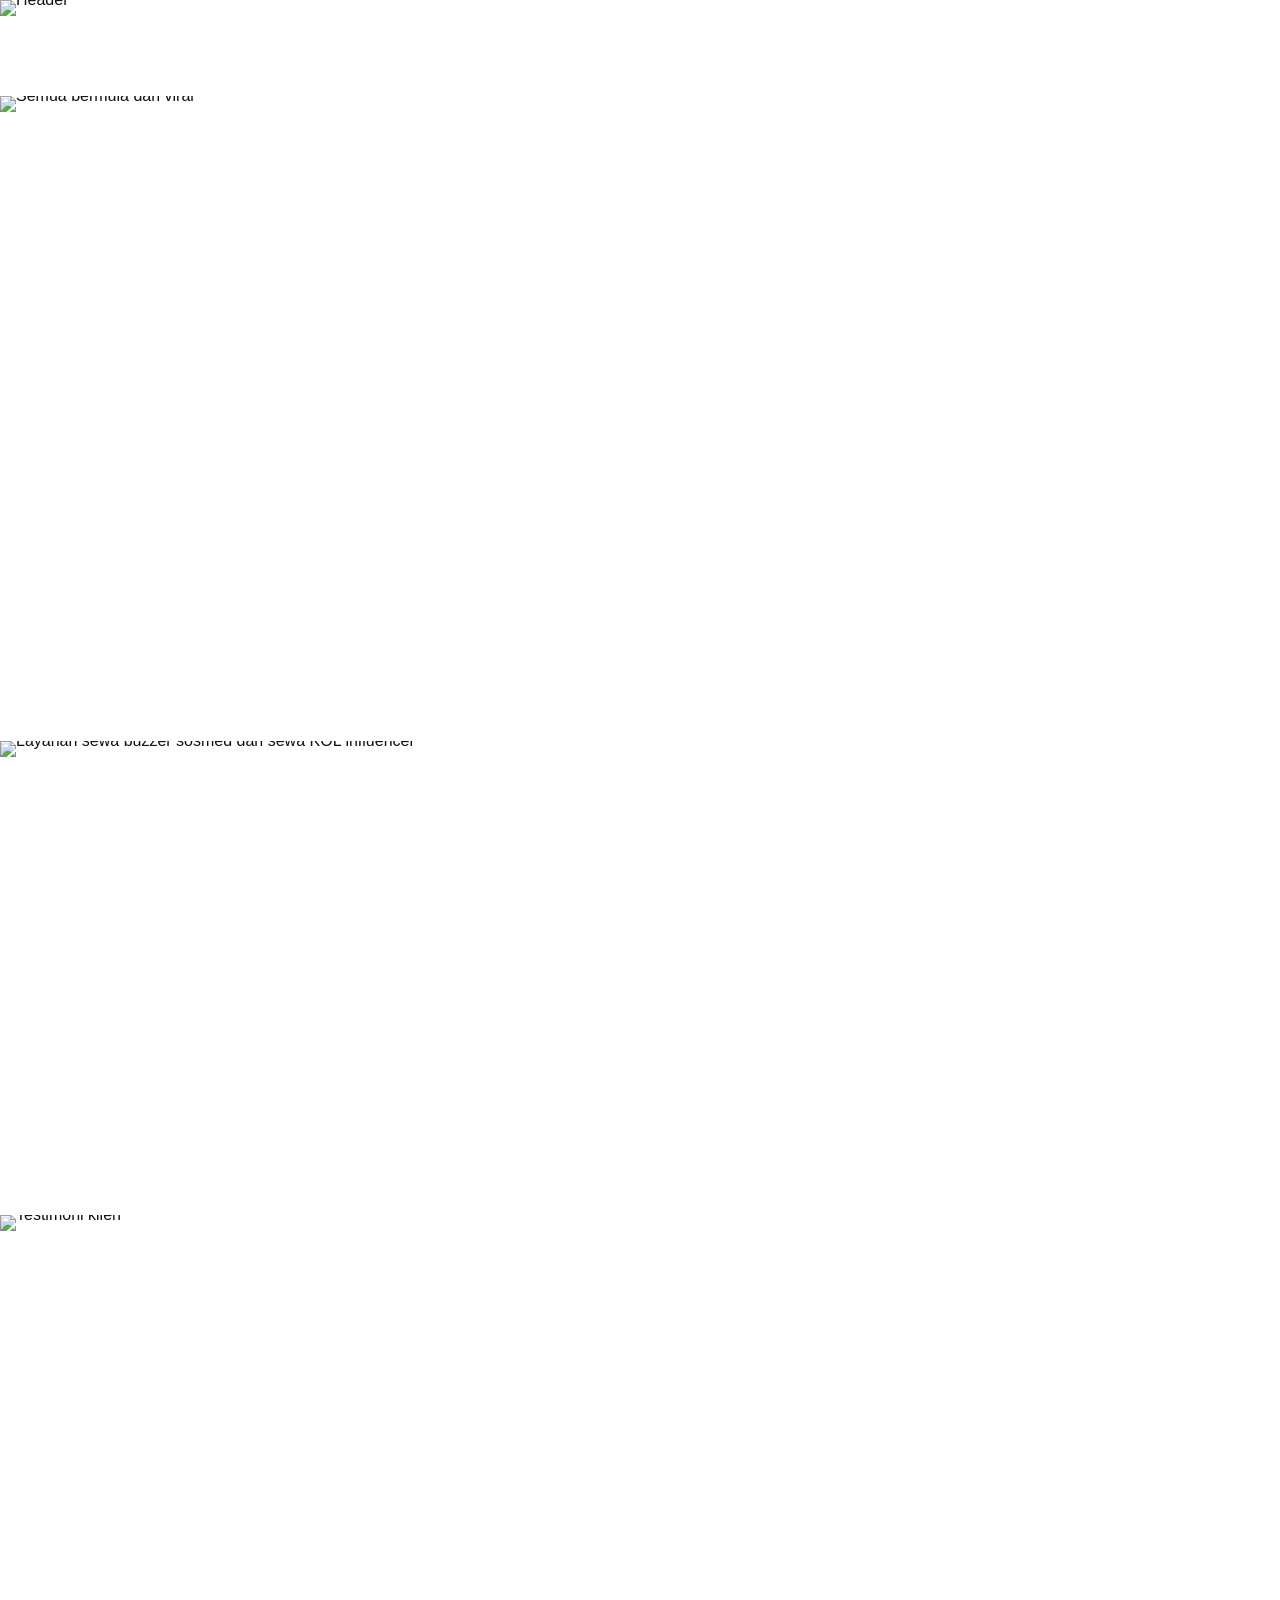
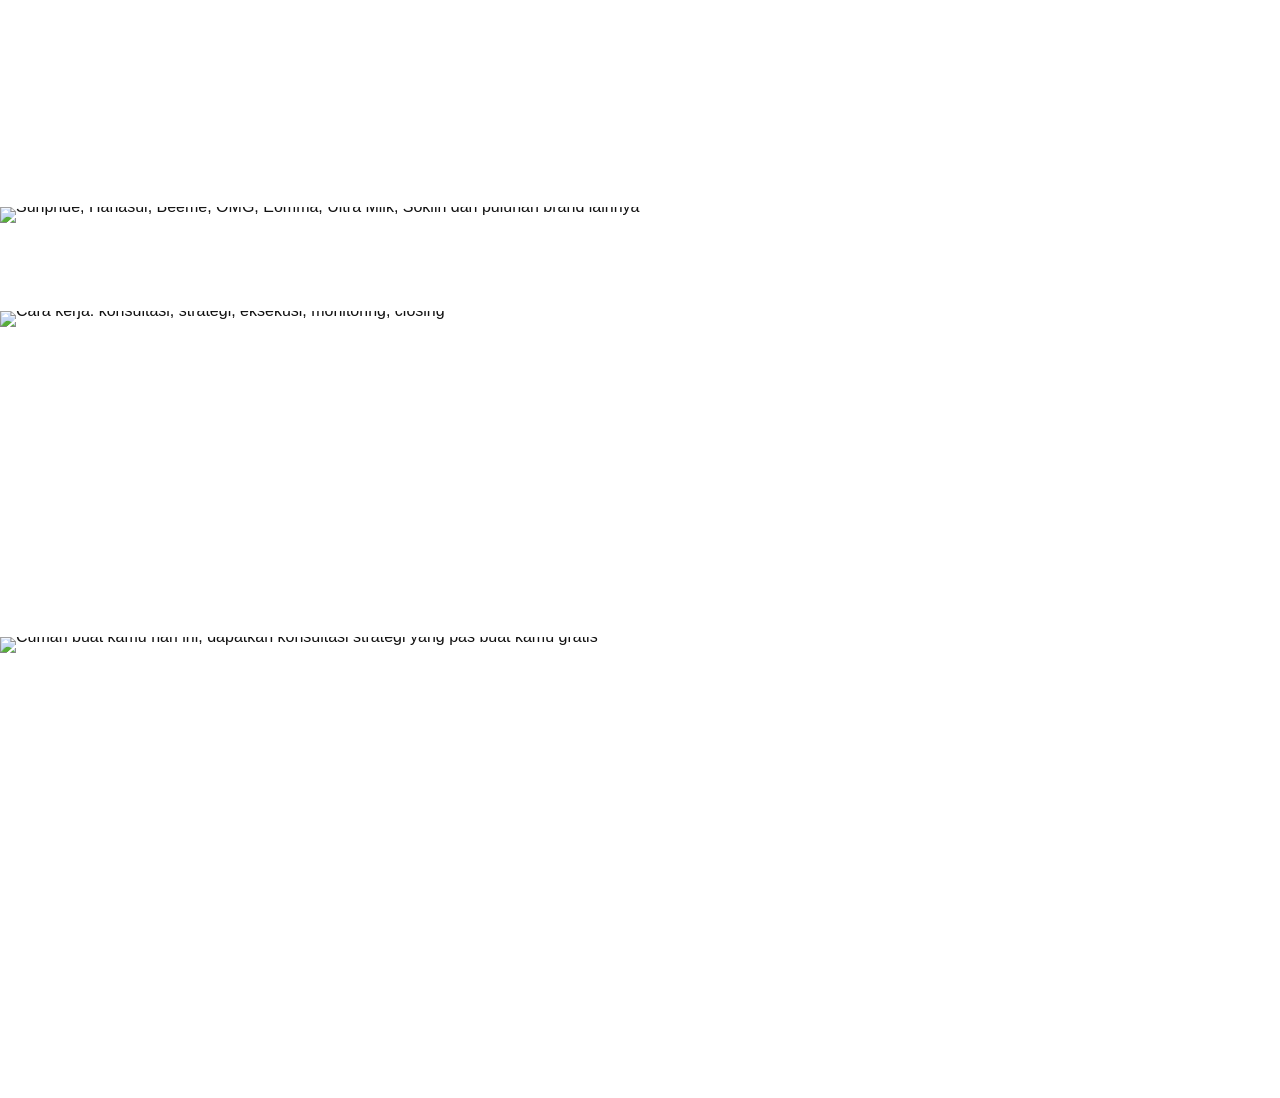
==== index.html @ 68c2bce0 "initial commit" ====
<!doctype html>
<html lang="id">
<head>
<meta charset="utf-8">
<meta name="viewport" content="width=device-width, initial-scale=1">
<meta name="description" content="Strategi viral, buzzer sosmed, buzzer, KOL, ana agency, agency, brand, KOL dan influencer untuk bantu brand jadi rame dan closing.">
<title>ANA AGENCY | VIRAL - RAME - CLOSING</title>
<link rel="stylesheet" href="css/style.css">
</head>
<body>
<main class="site">
  <!-- DESKTOP: kept intact from the reference-exact build. -->
  <div class="desktop-site">
    <section class="visual-section header-section" id="home" aria-label="Header">
      <img src="images/sections/00-header.png" alt="Header" width="864" height="65" fetchpriority="high">
      <nav class="hotspots header-hotspots" aria-label="Navigasi utama">
        <a class="hotspot home" href="#home" aria-label="Home"></a><a class="hotspot layanan" href="#layanan" aria-label="Layanan"></a><a class="hotspot testimoni" href="#testimoni" aria-label="Testimoni"></a><a class="hotspot cara-kerja" href="#cara-kerja" aria-label="Cara Kerja"></a><a class="hotspot faq" href="#faq" aria-label="FAQ"></a>
        <a class="hotspot consult-top" href="#whatsapp" aria-label="Konsultasi gratis"></a>
      </nav>
    </section>
    <section class="visual-section"><img src="images/sections/01-hero.png" alt="Semua bermula dari viral" width="864" height="435" fetchpriority="high"></section>
    <section class="visual-section services-section" id="layanan" aria-label="Layanan"><img src="images/sections/02-services.png" alt="Layanan sewa buzzer sosmed dan sewa KOL influencer" width="864" height="320" loading="lazy"><div class="component-hotspots"><a class="service-link buzzer-link" href="#whatsapp" aria-label="Sewa buzzer sosmed"></a><a class="service-link kol-link" href="#whatsapp" aria-label="Sewa KOL influencer"></a></div></section>
    <section class="visual-section" id="testimoni" aria-label="Testimoni"><img src="images/sections/03-testimonials.png" alt="Testimoni klien" width="864" height="400" loading="lazy"></section>
    <section class="visual-section" aria-label="Brand yang sudah bekerja sama"><img src="images/sections/04-brands.png" alt="Sunpride, Hanasui, Beeme, OMG, Eomma, Ultra Milk, Soklin dan puluhan brand lainnya" width="864" height="70" loading="lazy"></section>
    <section class="visual-section" id="cara-kerja" aria-label="Cara kerja"><img src="images/sections/05-workflow.png" alt="Cara kerja: konsultasi, strategi, eksekusi, monitoring, closing" width="864" height="220" loading="lazy"></section>
    <section class="visual-section footer-section" id="whatsapp" aria-label="Konsultasi gratis dan footer"><img src="images/sections/06-footer.png" alt="Cuman buat kamu hari ini, dapatkan konsultasi strategi yang pas buat kamu gratis" width="864" height="311" loading="lazy"><div class="footer-hotspots"><a class="hotspot whatsapp" href="#whatsapp" aria-label="Ingin konsultasi via WhatsApp"></a><a class="hotspot tiktok" href="https://tiktok.com/@ana.agencyofficial" target="_blank" rel="noopener" aria-label="TikTok"></a><a class="hotspot instagram" href="https://www.instagram.com/anaagencyofficial" target="_blank" rel="noopener" aria-label="Instagram"></a></div></section>
    <span id="faq" class="anchor-only" aria-hidden="true"></span>
  </div>

  <!-- MOBILE: normal responsive layout; every visual is still a replaceable asset. -->
  <div class="mobile-site">
    <header class="mobile-header" id="mobile-home">
      <a class="mobile-logo" href="#mobile-home"><img src="images/components/logo-header.png" alt="ANA Agency"></a>
      <a class="mobile-wa" href="#mobile-whatsapp">KONSULTASI GRATIS!</a>
      <button class="hamburger" type="button" aria-expanded="false" aria-controls="mobile-nav"><span></span><span></span><span></span></button>
      <nav id="mobile-nav" class="mobile-nav" aria-label="Navigasi mobile">
        <a href="#mobile-home">HOME</a><a href="#mobile-layanan">LAYANAN</a><a href="#mobile-testimoni">TESTIMONI</a><a href="#mobile-cara">CARA KERJA</a><a href="#mobile-faq">FAQ</a><a class="nav-wa" href="#mobile-whatsapp">KONSULTASI GRATIS!</a>
      </nav>
    </header>

    <section class="m-section m-hero"><img src="images/mobile-components/hero.png" alt="Semua bermula dari viral" fetchpriority="high"></section>

    <section class="m-section m-services" id="mobile-layanan">
      <img class="m-heading" src="images/mobile-components/heading-services.png" alt="Layanan kami">
      <div class="m-service-list">
        <a href="#mobile-whatsapp"><img src="images/mobile-components/service-buzzer.png" alt="Sewa buzzer sosmed"></a>
        <a href="#mobile-whatsapp"><img src="images/mobile-components/service-kol.png" alt="Sewa KOL influencer"></a>
      </div>
    </section>

    <section class="m-section m-testimonials" id="mobile-testimoni">
      <img class="m-heading" src="images/mobile-components/heading-testimonials-fixed.png" alt="Kata mereka">
      <div class="m-testimonial-list">
        <img src="images/mobile-components/testimonial-01-dita.png" alt="Testimoni Dita Arnita">
        <img src="images/mobile-components/testimonial-02-rian.png" alt="Testimoni Rian Pratama">
        <img src="images/mobile-components/testimonial-03-ayu.png" alt="Testimoni Ayu Lestari">
        <img src="images/mobile-components/testimonial-04-fahmi.png" alt="Testimoni Fahmi Hidayat">
        <img src="images/mobile-components/testimonial-05-ayu-kol.png" alt="Testimoni Ayu Lestari KOL">
        <img src="images/mobile-components/testimonial-06-dita-kol.png" alt="Testimoni Dita Arnita KOL">
        <img src="images/mobile-components/testimonial-07-rian-kol.png" alt="Testimoni Rian Pratama KOL">
        <img src="images/mobile-components/testimonial-08-fahmi-kol.png" alt="Testimoni Fahmi Hidayat KOL">
      </div>
    </section>

    <section class="m-section m-brands" aria-label="Brand yang sudah bekerja sama">
      <div class="brand-copy">BRAND YANG SUDAH<br> PERCAYA &amp; VIRAL<br> BARENG KAMI!</div>
      <div class="brand-grid">
        <img src="images/mobile-components/brands/sunpride.png" alt="Sunpride">
        <img src="images/mobile-components/brands/hanasui.png" alt="Hanasui">
        <img src="images/mobile-components/brands/beeme-logo.jpg" alt="Beeme">
        <img src="images/mobile-components/brands/omg.png" alt="OMG">
        <img src="images/mobile-components/brands/eomma-logo.jpg" alt="Eomma">
        <img src="images/mobile-components/brands/ultramilk-new.png" alt="Ultra Milk">
        <img src="images/mobile-components/brands/soklin-new.png" alt="Soklin">
      </div>
    </section>

    <section class="m-section m-workflow" id="mobile-cara">
      <img class="m-heading workflow-heading" src="images/mobile-components/heading-workflow.png" alt="Cara kerja">
      <div class="workflow-list">
        <div class="workflow-item"><img src="images/mobile-components/workflow-1.png" alt="1. Konsultasi"></div>
        <div class="workflow-arrow">↓</div>
        <div class="workflow-item"><img src="images/mobile-components/workflow-2.png" alt="2. Strategi"></div>
        <div class="workflow-arrow">↓</div>
        <div class="workflow-item"><img src="images/mobile-components/workflow-3.png" alt="3. Eksekusi"></div>
        <div class="workflow-arrow">↓</div>
        <div class="workflow-item"><img src="images/mobile-components/workflow-4.png" alt="4. Monitoring"></div>
        <div class="workflow-arrow">↓</div>
        <div class="workflow-item"><img src="images/mobile-components/workflow-5.png" alt="5. Closing"></div>
      </div>
    </section>

    <section class="m-section m-footer" id="mobile-whatsapp">
      <div class="m-footer-offer-wrap">
        <img class="m-footer-offer" src="images/mobile-components/footer-offer-mobile.png" alt="Cuman buat kamu hari ini, dapatkan konsultasi strategi yang pas buat kamu gratis">
        <a class="m-footer-wa" href="#mobile-whatsapp" aria-label="Konsultasi via WhatsApp"></a>
      </div>
      <img class="m-footer-social" src="images/mobile-components/footer-social-mobile.png" alt="TikTok dan Instagram">
      <div class="m-footer-social-hotspots">
        <a href="https://tiktok.com/@ana.agencyofficial" target="_blank" rel="noopener" aria-label="TikTok"></a>
        <a href="https://www.instagram.com/anaagencyofficial" target="_blank" rel="noopener" aria-label="Instagram"></a>
      </div>
    </section>
    <span id="mobile-faq" class="anchor-only"></span>
  </div>
</main>
<script src="js/main.js"></script>
</body>
</html>
---- css/style.css ----
:root {
  --reference-width: 864px;
}
* {
  box-sizing: border-box;
}
html {
  scroll-behavior: smooth;
}
body {
  margin: 0;
  background: #fff;
  color: #111;
  font-family: Arial, Helvetica, sans-serif;
  overflow-x: hidden;
}
.site {
  width: 100%;
  margin: 0;
  padding: 0;
}
.desktop-site {
  display: block;
}
.mobile-site {
  display: none;
}
.visual-section {
  position: relative;
  width: 100%;
  margin: 0;
  padding: 0;
  line-height: 0;
  overflow: hidden;
}
.visual-section > img {
  display: block;
  width: 100%;
  height: auto;
  margin: 0;
  padding: 0;
}
.hotspots,
.footer-hotspots,
.component-hotspots {
  position: absolute;
  inset: 0;
  pointer-events: none;
}
.hotspot,
.service-link {
  position: absolute;
  display: block;
  pointer-events: auto;
  cursor: pointer;
  background: transparent;
  border-radius: 999px;
}
.header-hotspots .home {
  left: 34.3%;
  top: 27%;
  width: 5.2%;
  height: 48%;
}
.header-hotspots .layanan {
  left: 41%;
  top: 27%;
  width: 7.2%;
  height: 48%;
}
.header-hotspots .testimoni {
  left: 49.6%;
  top: 27%;
  width: 7.6%;
  height: 48%;
}
.header-hotspots .cara-kerja {
  left: 59%;
  top: 27%;
  width: 8%;
  height: 48%;
}
.header-hotspots .faq {
  left: 68.5%;
  top: 27%;
  width: 4%;
  height: 48%;
}
.header-hotspots .consult-top {
  left: 76%;
  top: 18%;
  width: 20.5%;
  height: 62%;
}
.buzzer-link {
  left: 4%;
  top: 11%;
  width: 43.3%;
  height: 84%;
}
.kol-link {
  left: 48.4%;
  top: 11%;
  width: 47%;
  height: 84%;
}
.footer-hotspots .whatsapp {
  left: 31%;
  top: 49%;
  width: 35%;
  height: 18%;
}
.footer-hotspots .tiktok {
  left: 23%;
  top: 86%;
  width: 20%;
  height: 10%;
}
.footer-hotspots .instagram {
  left: 50%;
  top: 86%;
  width: 26%;
  height: 10%;
}
.anchor-only {
  position: absolute;
  width: 0;
  height: 0;
  overflow: hidden;
}
.m-section {
  width: 100%;
  overflow: hidden;
}
.m-section img {
  display: block;
  max-width: 100%;
  height: auto;
}
.mobile-header {
  display: flex;
  position: relative;
  height: 72px;
  background: #fff;
  align-items: center;
  padding: 4px 14px;
  z-index: 50;
  box-shadow: 0 2px 10px rgba(0, 0, 0, 0.08);
}
.mobile-logo {
  width: 62px;
  height: 64px;
  display: block;
}
.mobile-logo img {
  width: 100%;
  height: 100%;
  object-fit: contain;
}
.mobile-wa {
  margin-left: auto;
  margin-right: 10px;
  background: #ed1b2f;
  color: #fff;
  text-decoration: none;
  font-size: 12px;
  font-weight: 900;
  padding: 11px 15px;
  border-radius: 999px;
  white-space: nowrap;
}
.hamburger {
  width: 44px;
  height: 44px;
  border: 0;
  border-radius: 11px;
  background: #111;
  display: flex;
  flex-direction: column;
  gap: 5px;
  align-items: center;
  justify-content: center;
  padding: 0;
}
.hamburger span {
  width: 22px;
  height: 2px;
  background: #fff;
  border-radius: 2px;
  transition: 0.2s;
}
.hamburger.open span:nth-child(1) {
  transform: translateY(7px) rotate(45deg);
}
.hamburger.open span:nth-child(2) {
  opacity: 0;
}
.hamburger.open span:nth-child(3) {
  transform: translateY(-7px) rotate(-45deg);
}
.mobile-nav {
  position: absolute;
  top: 72px;
  left: 0;
  right: 0;
  background: #fff;
  padding: 8px 16px 16px;
  display: flex;
  flex-direction: column;
  box-shadow: 0 12px 24px rgba(0, 0, 0, 0.12);
  transform: translateY(-120%);
  transition: transform 0.22s ease;
  z-index: 49;
}
.mobile-nav.open {
  transform: translateY(0);
}
.mobile-nav a {
  padding: 13px 8px;
  border-bottom: 1px solid #eee;
  color: #111;
  text-decoration: none;
  font-size: 14px;
  font-weight: 900;
}
.mobile-nav .nav-wa {
  margin-top: 10px;
  background: #ed1b2f;
  color: #fff;
  text-align: center;
  border-radius: 999px;
  border: 0;
}
.m-hero img {
  width: 100%;
}
.m-services,
.m-testimonials,
.m-workflow {
  padding: 10px 14px 0;
}
.m-heading {
  width: 100%;
  height: auto;
  object-fit: contain;
  object-position: center;
  display: block;
}
.m-services > .m-heading {
  height: auto;
  margin-bottom: 10px;
}
.m-service-list,
.m-testimonial-list {
  display: flex;
  flex-direction: column;
  gap: 12px;
}
.m-service-list a {
  display: block;
  line-height: 0;
}
.m-service-list img,
.m-testimonial-list img {
  width: 100%;
  height: auto;
}
.m-testimonial-list {
  gap: 14px;
}
.m-testimonials > .m-heading {
  margin-bottom: 8px;
}
.m-brands {
  margin-top: 14px;
  padding: 12px 14px;
  background: #111;
  border-radius: 20px;
  display: grid;
  grid-template-columns: 1.15fr 2.85fr;
  gap: 8px;
  align-items: center;
}
.brand-copy {
  color: #fff;
  font-size: 12px;
  font-weight: 900;
  line-height: 1.15;
  text-transform: uppercase;
  padding: 8px;
}
.brand-grid {
  display: grid;
  grid-template-columns: repeat(4, 1fr);
  gap: 7px;
}
.brand-grid img {
  width: 100%;
  height: 50px;
  object-fit: contain;
  background: #fff;
  border-radius: 14px;
  padding: 4px;
}
.m-workflow {
  padding-top: 12px;
}
.workflow-heading {
  margin-bottom: 6px;
}
.workflow-list {
  display: flex;
  flex-direction: column;
  gap: 8px;
}
.workflow-list img {
  width: 100%;
  height: auto;
  object-fit: contain;
  object-position: center;
}
.m-footer {
  position: relative;
  margin-top: 10px;
}
.m-footer-art {
  width: 100%;
  height: auto;
}
.m-footer-wa {
  position: absolute;
  left: 29%;
  top: 62%;
  width: 43%;
  height: 11%;
  border-radius: 999px;
}
.m-social {
  display: flex;
  justify-content: center;
  gap: 26px;
  background: #050505;
  padding: 13px 10px 15px;
}
.m-social a {
  color: #fff;
  text-decoration: none;
  font-size: 12px;
  font-weight: 800;
}
@media (max-width: 600px) {
  .desktop-site {
    display: none;
  }
  .mobile-site {
    display: block;
  }
}
@media (max-width: 420px) {
  .mobile-header {
    padding-left: 10px;
    padding-right: 10px;
  }
  .mobile-logo {
    width: 58px;
  }
  .mobile-wa {
    font-size: 10px;
    padding: 10px 11px;
    margin-right: 7px;
  }
  .m-services,
  .m-testimonials,
  .m-workflow {
    padding-left: 10px;
    padding-right: 10px;
  }
  .m-brands {
    margin-left: 10px;
    margin-right: 10px;
    padding: 10px;
    grid-template-columns: 1fr;
  }
  .brand-copy {
    text-align: center;
    padding: 5px;
  }
  .brand-grid {
    grid-template-columns: repeat(4, 1fr);
  }
  .brand-grid img {
    height: 46px;
  }
  .m-footer-wa {
    left: 25%;
    width: 50%;
    top: 62%;
  }
}

/* Final mobile refinements */
.m-testimonial-list {
  gap: 10px;
  align-items: center;
}
.m-testimonial-list img {
  width: min(100%, 390px);
  height: auto;
}
.m-testimonials > .m-heading {
  width: min(100%, 475px);
  margin: 0 auto 10px;
  object-fit: contain;
  object-position: center;
}
.m-brands {
  margin-top: 14px;
}
.brand-grid img {
  display: block;
  object-fit: contain;
}
.workflow-list {
  align-items: center;
  gap: 3px;
  padding: 0 0 4px;
}
.workflow-item {
  width: min(68%, 250px);
  display: flex;
  justify-content: center;
}
.workflow-item img {
  width: 100%;
  height: auto;
  display: block;
}
.workflow-arrow {
  font-size: 24px;
  line-height: 1;
  font-weight: 900;
  color: #111;
  height: 20px;
  display: flex;
  align-items: center;
  justify-content: center;
}
.m-footer {
  position: relative;
  margin-top: 12px;
  overflow: hidden;
}
.m-footer-offer-wrap {
  position: relative;
  width: 100%;
  padding: 0 0 2px;
}
.m-footer-offer {
  display: block;
  width: 106%;
  max-width: none;
  height: auto;
}
.m-footer-wa {
  position: absolute;
  left: 29%;
  top: 67%;
  width: 43%;
  height: 17%;
  border-radius: 999px;
}
.m-footer-social {
  display: block;
  width: 100%;
  height: auto;
}
.m-footer-social-hotspots {
  position: absolute;
  left: 0;
  right: 0;
  bottom: 0;
  height: 23px;
  pointer-events: none;
}
.m-footer-social-hotspots a {
  position: absolute;
  top: 0;
  height: 100%;
  pointer-events: auto;
}
.m-footer-social-hotspots a:first-child {
  left: 23%;
  width: 27%;
}
.m-footer-social-hotspots a:last-child {
  left: 51%;
  width: 29%;
}
@media (max-width: 600px) {
  .m-heading {
    max-width: 100%;
  }
  .m-services,
  .m-testimonials,
  .m-workflow {
    padding-left: 12px;
    padding-right: 12px;
  }
}
@media (max-width: 420px) {
  .m-testimonial-list img {
    width: 100%;
  }
  .workflow-item {
    width: min(70%, 235px);
  }
  .workflow-arrow {
    font-size: 22px;
    height: 18px;
  }
  .m-footer-offer {
    width: 108%;
  }
}

/* Mobile brand strip: clean desktop-matched logos, 3 columns, no black logo borders. */
@media (max-width: 600px) {
  .m-brands {
    margin: 14px 10px 0;
    padding: 14px 12px 16px;
    background: #111;
    border-radius: 18px;
    display: block;
  }
  .brand-copy {
    width: 100%;
    padding: 2px 4px 12px;
    text-align: center;
    font-size: 14px;
    line-height: 1.15;
  }
  .brand-grid {
    width: 100%;
    display: grid;
    grid-template-columns: repeat(3, minmax(0, 1fr));
    gap: 9px;
    align-items: center;
  }
  .brand-grid img {
    width: 100%;
    height: auto;
    aspect-ratio: 1.42 / 1;
    object-fit: contain;
    object-position: center;
    display: block;
    padding: 6px;
    margin: 0;
    border: 0;
    border-radius: 18px;
    background: transparent;
    box-shadow: none;
  }
}
@media (max-width: 420px) {
  .m-brands {
    margin-left: 8px;
    margin-right: 8px;
    padding: 12px 9px 14px;
  }
  .brand-grid {
    grid-template-columns: repeat(3, minmax(0, 1fr));
    gap: 7px;
  }
  .brand-copy {
    font-size: 14px;
    padding-bottom: 10px;
  }
}
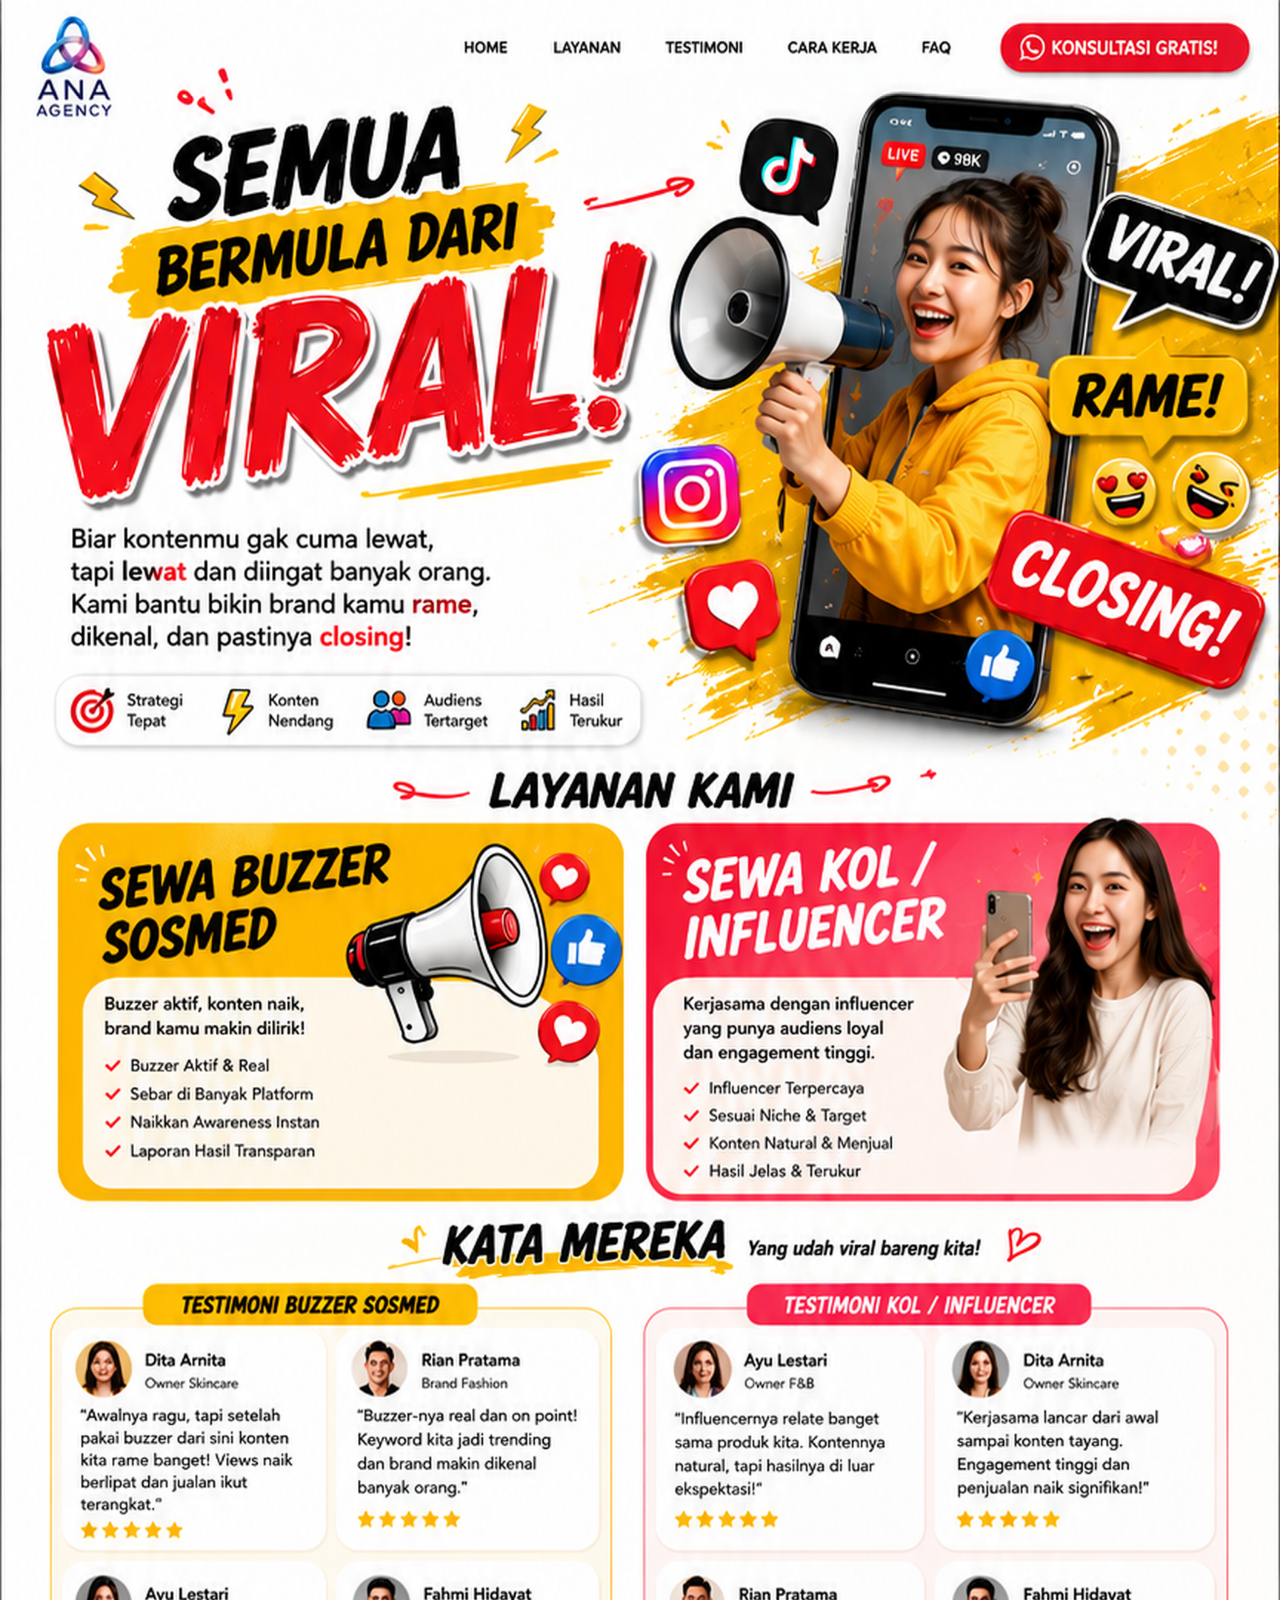
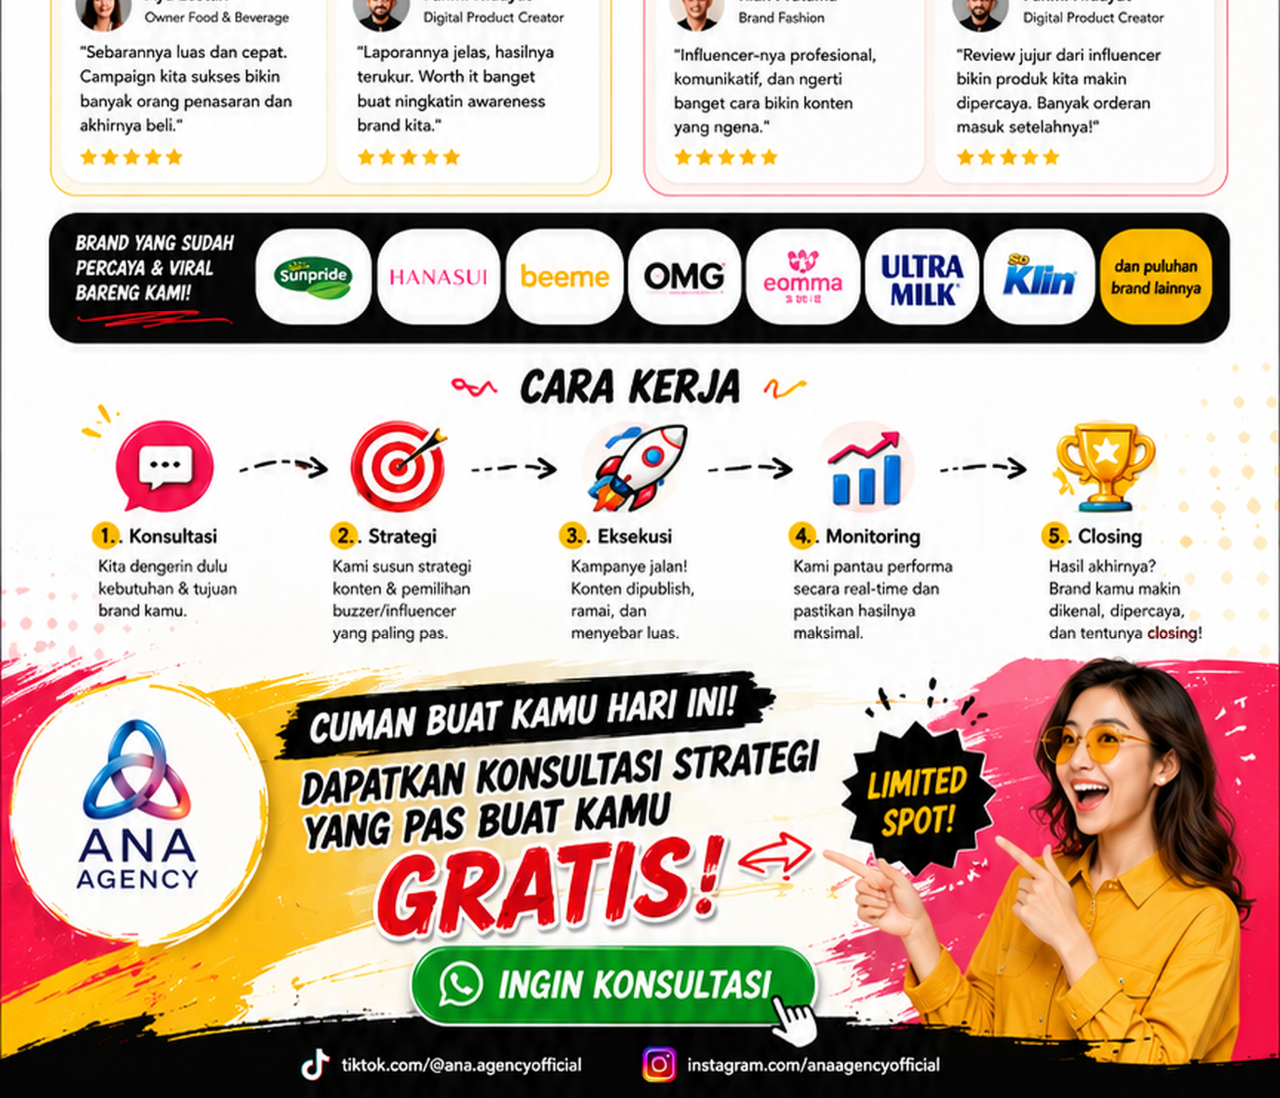
==== commit db8e526f: "Update index.html" ====
--- a/index.html
+++ b/index.html
@@ -12,25 +12,25 @@
   <!-- DESKTOP: kept intact from the reference-exact build. -->
   <div class="desktop-site">
     <section class="visual-section header-section" id="home" aria-label="Header">
-      <img src="images/sections/00-header.png" alt="Header" width="864" height="65" fetchpriority="high">
+      <img src="sections/00-header.png" alt="Header" width="864" height="65" fetchpriority="high">
       <nav class="hotspots header-hotspots" aria-label="Navigasi utama">
         <a class="hotspot home" href="#home" aria-label="Home"></a><a class="hotspot layanan" href="#layanan" aria-label="Layanan"></a><a class="hotspot testimoni" href="#testimoni" aria-label="Testimoni"></a><a class="hotspot cara-kerja" href="#cara-kerja" aria-label="Cara Kerja"></a><a class="hotspot faq" href="#faq" aria-label="FAQ"></a>
         <a class="hotspot consult-top" href="#whatsapp" aria-label="Konsultasi gratis"></a>
       </nav>
     </section>
-    <section class="visual-section"><img src="images/sections/01-hero.png" alt="Semua bermula dari viral" width="864" height="435" fetchpriority="high"></section>
-    <section class="visual-section services-section" id="layanan" aria-label="Layanan"><img src="images/sections/02-services.png" alt="Layanan sewa buzzer sosmed dan sewa KOL influencer" width="864" height="320" loading="lazy"><div class="component-hotspots"><a class="service-link buzzer-link" href="#whatsapp" aria-label="Sewa buzzer sosmed"></a><a class="service-link kol-link" href="#whatsapp" aria-label="Sewa KOL influencer"></a></div></section>
-    <section class="visual-section" id="testimoni" aria-label="Testimoni"><img src="images/sections/03-testimonials.png" alt="Testimoni klien" width="864" height="400" loading="lazy"></section>
-    <section class="visual-section" aria-label="Brand yang sudah bekerja sama"><img src="images/sections/04-brands.png" alt="Sunpride, Hanasui, Beeme, OMG, Eomma, Ultra Milk, Soklin dan puluhan brand lainnya" width="864" height="70" loading="lazy"></section>
-    <section class="visual-section" id="cara-kerja" aria-label="Cara kerja"><img src="images/sections/05-workflow.png" alt="Cara kerja: konsultasi, strategi, eksekusi, monitoring, closing" width="864" height="220" loading="lazy"></section>
-    <section class="visual-section footer-section" id="whatsapp" aria-label="Konsultasi gratis dan footer"><img src="images/sections/06-footer.png" alt="Cuman buat kamu hari ini, dapatkan konsultasi strategi yang pas buat kamu gratis" width="864" height="311" loading="lazy"><div class="footer-hotspots"><a class="hotspot whatsapp" href="#whatsapp" aria-label="Ingin konsultasi via WhatsApp"></a><a class="hotspot tiktok" href="https://tiktok.com/@ana.agencyofficial" target="_blank" rel="noopener" aria-label="TikTok"></a><a class="hotspot instagram" href="https://www.instagram.com/anaagencyofficial" target="_blank" rel="noopener" aria-label="Instagram"></a></div></section>
+    <section class="visual-section"><img src="sections/01-hero.png" alt="Semua bermula dari viral" width="864" height="435" fetchpriority="high"></section>
+    <section class="visual-section services-section" id="layanan" aria-label="Layanan"><img src="sections/02-services.png" alt="Layanan sewa buzzer sosmed dan sewa KOL influencer" width="864" height="320" loading="lazy"><div class="component-hotspots"><a class="service-link buzzer-link" href="#whatsapp" aria-label="Sewa buzzer sosmed"></a><a class="service-link kol-link" href="#whatsapp" aria-label="Sewa KOL influencer"></a></div></section>
+    <section class="visual-section" id="testimoni" aria-label="Testimoni"><img src="sections/03-testimonials.png" alt="Testimoni klien" width="864" height="400" loading="lazy"></section>
+    <section class="visual-section" aria-label="Brand yang sudah bekerja sama"><img src="sections/04-brands.png" alt="Sunpride, Hanasui, Beeme, OMG, Eomma, Ultra Milk, Soklin dan puluhan brand lainnya" width="864" height="70" loading="lazy"></section>
+    <section class="visual-section" id="cara-kerja" aria-label="Cara kerja"><img src="sections/05-workflow.png" alt="Cara kerja: konsultasi, strategi, eksekusi, monitoring, closing" width="864" height="220" loading="lazy"></section>
+    <section class="visual-section footer-section" id="whatsapp" aria-label="Konsultasi gratis dan footer"><img src="sections/06-footer.png" alt="Cuman buat kamu hari ini, dapatkan konsultasi strategi yang pas buat kamu gratis" width="864" height="311" loading="lazy"><div class="footer-hotspots"><a class="hotspot whatsapp" href="#whatsapp" aria-label="Ingin konsultasi via WhatsApp"></a><a class="hotspot tiktok" href="https://tiktok.com/@ana.agencyofficial" target="_blank" rel="noopener" aria-label="TikTok"></a><a class="hotspot instagram" href="https://www.instagram.com/anaagencyofficial" target="_blank" rel="noopener" aria-label="Instagram"></a></div></section>
     <span id="faq" class="anchor-only" aria-hidden="true"></span>
   </div>
 
   <!-- MOBILE: normal responsive layout; every visual is still a replaceable asset. -->
   <div class="mobile-site">
     <header class="mobile-header" id="mobile-home">
-      <a class="mobile-logo" href="#mobile-home"><img src="images/components/logo-header.png" alt="ANA Agency"></a>
+      <a class="mobile-logo" href="#mobile-home"><img src="components/logo-header.png" alt="ANA Agency"></a>
       <a class="mobile-wa" href="#mobile-whatsapp">KONSULTASI GRATIS!</a>
       <button class="hamburger" type="button" aria-expanded="false" aria-controls="mobile-nav"><span></span><span></span><span></span></button>
       <nav id="mobile-nav" class="mobile-nav" aria-label="Navigasi mobile">
@@ -38,64 +38,64 @@
       </nav>
     </header>
 
-    <section class="m-section m-hero"><img src="images/mobile-components/hero.png" alt="Semua bermula dari viral" fetchpriority="high"></section>
+    <section class="m-section m-hero"><img src="mobile-components/hero.png" alt="Semua bermula dari viral" fetchpriority="high"></section>
 
     <section class="m-section m-services" id="mobile-layanan">
-      <img class="m-heading" src="images/mobile-components/heading-services.png" alt="Layanan kami">
+      <img class="m-heading" src="mobile-components/heading-services.png" alt="Layanan kami">
       <div class="m-service-list">
-        <a href="#mobile-whatsapp"><img src="images/mobile-components/service-buzzer.png" alt="Sewa buzzer sosmed"></a>
-        <a href="#mobile-whatsapp"><img src="images/mobile-components/service-kol.png" alt="Sewa KOL influencer"></a>
+        <a href="#mobile-whatsapp"><img src="mobile-components/service-buzzer.png" alt="Sewa buzzer sosmed"></a>
+        <a href="#mobile-whatsapp"><img src="mobile-components/service-kol.png" alt="Sewa KOL influencer"></a>
       </div>
     </section>
 
     <section class="m-section m-testimonials" id="mobile-testimoni">
-      <img class="m-heading" src="images/mobile-components/heading-testimonials-fixed.png" alt="Kata mereka">
+      <img class="m-heading" src="mobile-components/heading-testimonials-fixed.png" alt="Kata mereka">
       <div class="m-testimonial-list">
-        <img src="images/mobile-components/testimonial-01-dita.png" alt="Testimoni Dita Arnita">
-        <img src="images/mobile-components/testimonial-02-rian.png" alt="Testimoni Rian Pratama">
-        <img src="images/mobile-components/testimonial-03-ayu.png" alt="Testimoni Ayu Lestari">
-        <img src="images/mobile-components/testimonial-04-fahmi.png" alt="Testimoni Fahmi Hidayat">
-        <img src="images/mobile-components/testimonial-05-ayu-kol.png" alt="Testimoni Ayu Lestari KOL">
-        <img src="images/mobile-components/testimonial-06-dita-kol.png" alt="Testimoni Dita Arnita KOL">
-        <img src="images/mobile-components/testimonial-07-rian-kol.png" alt="Testimoni Rian Pratama KOL">
-        <img src="images/mobile-components/testimonial-08-fahmi-kol.png" alt="Testimoni Fahmi Hidayat KOL">
+        <img src="mobile-components/testimonial-01-dita.png" alt="Testimoni Dita Arnita">
+        <img src="mobile-components/testimonial-02-rian.png" alt="Testimoni Rian Pratama">
+        <img src="mobile-components/testimonial-03-ayu.png" alt="Testimoni Ayu Lestari">
+        <img src="mobile-components/testimonial-04-fahmi.png" alt="Testimoni Fahmi Hidayat">
+        <img src="mobile-components/testimonial-05-ayu-kol.png" alt="Testimoni Ayu Lestari KOL">
+        <img src="mobile-components/testimonial-06-dita-kol.png" alt="Testimoni Dita Arnita KOL">
+        <img src="mobile-components/testimonial-07-rian-kol.png" alt="Testimoni Rian Pratama KOL">
+        <img src="mobile-components/testimonial-08-fahmi-kol.png" alt="Testimoni Fahmi Hidayat KOL">
       </div>
     </section>
 
     <section class="m-section m-brands" aria-label="Brand yang sudah bekerja sama">
       <div class="brand-copy">BRAND YANG SUDAH<br> PERCAYA &amp; VIRAL<br> BARENG KAMI!</div>
       <div class="brand-grid">
-        <img src="images/mobile-components/brands/sunpride.png" alt="Sunpride">
-        <img src="images/mobile-components/brands/hanasui.png" alt="Hanasui">
-        <img src="images/mobile-components/brands/beeme-logo.jpg" alt="Beeme">
-        <img src="images/mobile-components/brands/omg.png" alt="OMG">
-        <img src="images/mobile-components/brands/eomma-logo.jpg" alt="Eomma">
-        <img src="images/mobile-components/brands/ultramilk-new.png" alt="Ultra Milk">
-        <img src="images/mobile-components/brands/soklin-new.png" alt="Soklin">
+        <img src="mobile-components/brands/sunpride.png" alt="Sunpride">
+        <img src="mobile-components/brands/hanasui.png" alt="Hanasui">
+        <img src="mobile-components/brands/beeme-logo.jpg" alt="Beeme">
+        <img src="mobile-components/brands/omg.png" alt="OMG">
+        <img src="mobile-components/brands/eomma-logo.jpg" alt="Eomma">
+        <img src="mobile-components/brands/ultramilk-new.png" alt="Ultra Milk">
+        <img src="mobile-components/brands/soklin-new.png" alt="Soklin">
       </div>
     </section>
 
     <section class="m-section m-workflow" id="mobile-cara">
-      <img class="m-heading workflow-heading" src="images/mobile-components/heading-workflow.png" alt="Cara kerja">
+      <img class="m-heading workflow-heading" src="mobile-components/heading-workflow.png" alt="Cara kerja">
       <div class="workflow-list">
-        <div class="workflow-item"><img src="images/mobile-components/workflow-1.png" alt="1. Konsultasi"></div>
+        <div class="workflow-item"><img src="mobile-components/workflow-1.png" alt="1. Konsultasi"></div>
         <div class="workflow-arrow">↓</div>
-        <div class="workflow-item"><img src="images/mobile-components/workflow-2.png" alt="2. Strategi"></div>
+        <div class="workflow-item"><img src="mobile-components/workflow-2.png" alt="2. Strategi"></div>
         <div class="workflow-arrow">↓</div>
-        <div class="workflow-item"><img src="images/mobile-components/workflow-3.png" alt="3. Eksekusi"></div>
+        <div class="workflow-item"><img src="mobile-components/workflow-3.png" alt="3. Eksekusi"></div>
         <div class="workflow-arrow">↓</div>
-        <div class="workflow-item"><img src="images/mobile-components/workflow-4.png" alt="4. Monitoring"></div>
+        <div class="workflow-item"><img src="mobile-components/workflow-4.png" alt="4. Monitoring"></div>
         <div class="workflow-arrow">↓</div>
-        <div class="workflow-item"><img src="images/mobile-components/workflow-5.png" alt="5. Closing"></div>
+        <div class="workflow-item"><img src="mobile-components/workflow-5.png" alt="5. Closing"></div>
       </div>
     </section>
 
     <section class="m-section m-footer" id="mobile-whatsapp">
       <div class="m-footer-offer-wrap">
-        <img class="m-footer-offer" src="images/mobile-components/footer-offer-mobile.png" alt="Cuman buat kamu hari ini, dapatkan konsultasi strategi yang pas buat kamu gratis">
+        <img class="m-footer-offer" src="mobile-components/footer-offer-mobile.png" alt="Cuman buat kamu hari ini, dapatkan konsultasi strategi yang pas buat kamu gratis">
         <a class="m-footer-wa" href="#mobile-whatsapp" aria-label="Konsultasi via WhatsApp"></a>
       </div>
-      <img class="m-footer-social" src="images/mobile-components/footer-social-mobile.png" alt="TikTok dan Instagram">
+      <img class="m-footer-social" src="mobile-components/footer-social-mobile.png" alt="TikTok dan Instagram">
       <div class="m-footer-social-hotspots">
         <a href="https://tiktok.com/@ana.agencyofficial" target="_blank" rel="noopener" aria-label="TikTok"></a>
         <a href="https://www.instagram.com/anaagencyofficial" target="_blank" rel="noopener" aria-label="Instagram"></a>
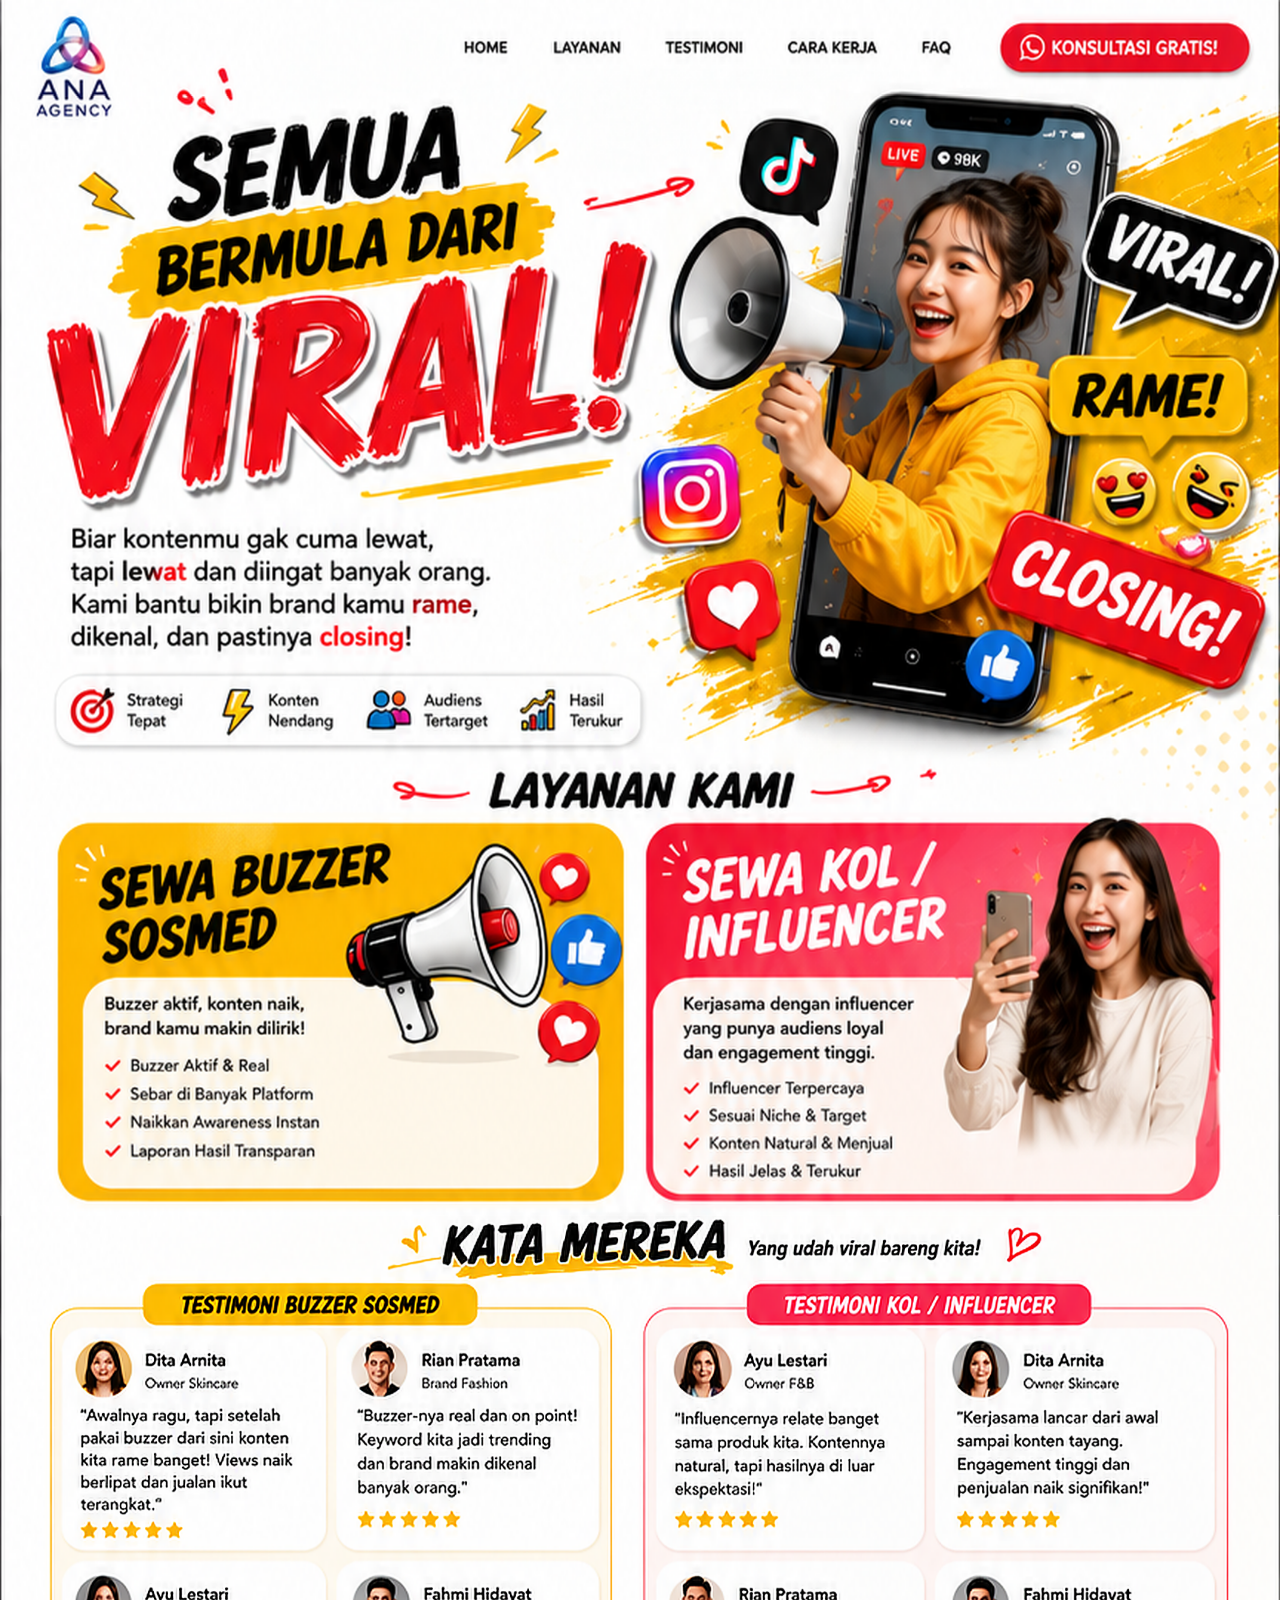
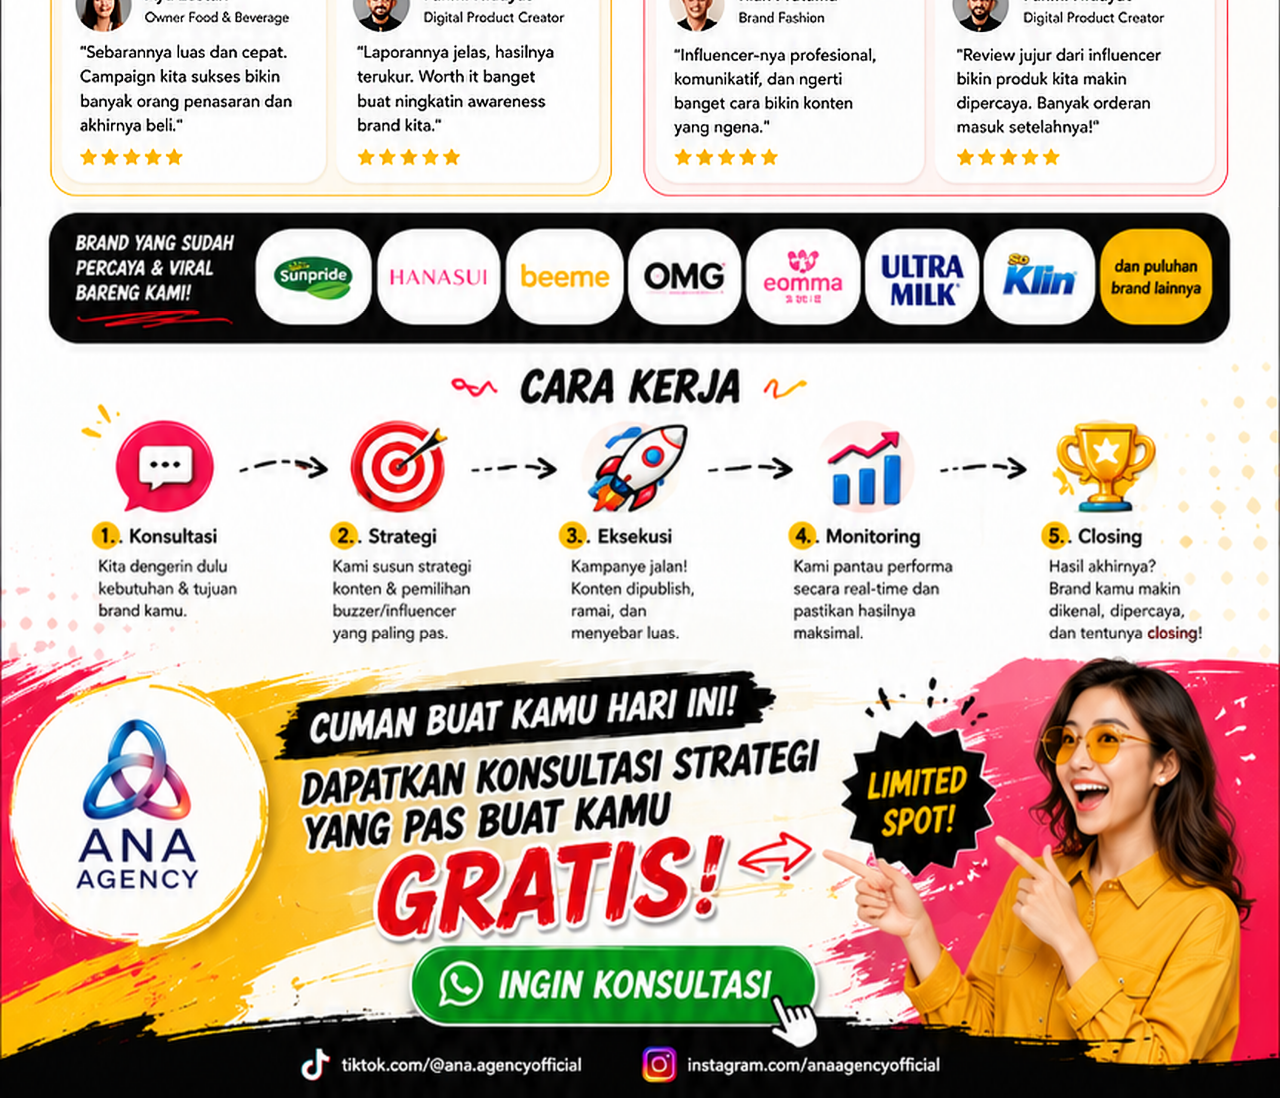
==== commit b9cd7e1e: "Fix blur" ====
--- a/index.html
+++ b/index.html
@@ -20,7 +20,7 @@
     </section>
     <section class="visual-section"><img src="sections/01-hero.png" alt="Semua bermula dari viral" width="864" height="435" fetchpriority="high"></section>
     <section class="visual-section services-section" id="layanan" aria-label="Layanan"><img src="sections/02-services.png" alt="Layanan sewa buzzer sosmed dan sewa KOL influencer" width="864" height="320" loading="lazy"><div class="component-hotspots"><a class="service-link buzzer-link" href="#whatsapp" aria-label="Sewa buzzer sosmed"></a><a class="service-link kol-link" href="#whatsapp" aria-label="Sewa KOL influencer"></a></div></section>
-    <section class="visual-section" id="testimoni" aria-label="Testimoni"><img src="sections/03-testimonials.png" alt="Testimoni klien" width="864" height="400" loading="lazy"></section>
+    <section class="visual-section" id="testimoni" aria-label="Testimoni"><img src="sections/03-testimonials-sharp.png" alt="Testimoni klien" width="1728" height="800" decoding="async"></section>
     <section class="visual-section" aria-label="Brand yang sudah bekerja sama"><img src="sections/04-brands.png" alt="Sunpride, Hanasui, Beeme, OMG, Eomma, Ultra Milk, Soklin dan puluhan brand lainnya" width="864" height="70" loading="lazy"></section>
     <section class="visual-section" id="cara-kerja" aria-label="Cara kerja"><img src="sections/05-workflow.png" alt="Cara kerja: konsultasi, strategi, eksekusi, monitoring, closing" width="864" height="220" loading="lazy"></section>
     <section class="visual-section footer-section" id="whatsapp" aria-label="Konsultasi gratis dan footer"><img src="sections/06-footer.png" alt="Cuman buat kamu hari ini, dapatkan konsultasi strategi yang pas buat kamu gratis" width="864" height="311" loading="lazy"><div class="footer-hotspots"><a class="hotspot whatsapp" href="#whatsapp" aria-label="Ingin konsultasi via WhatsApp"></a><a class="hotspot tiktok" href="https://tiktok.com/@ana.agencyofficial" target="_blank" rel="noopener" aria-label="TikTok"></a><a class="hotspot instagram" href="https://www.instagram.com/anaagencyofficial" target="_blank" rel="noopener" aria-label="Instagram"></a></div></section>
@@ -30,7 +30,7 @@
   <!-- MOBILE: normal responsive layout; every visual is still a replaceable asset. -->
   <div class="mobile-site">
     <header class="mobile-header" id="mobile-home">
-      <a class="mobile-logo" href="#mobile-home"><img src="components/logo-header.png" alt="ANA Agency"></a>
+      <a class="mobile-logo" href="#mobile-home"><img src="logo-header.png" alt="ANA Agency"></a>
       <a class="mobile-wa" href="#mobile-whatsapp">KONSULTASI GRATIS!</a>
       <button class="hamburger" type="button" aria-expanded="false" aria-controls="mobile-nav"><span></span><span></span><span></span></button>
       <nav id="mobile-nav" class="mobile-nav" aria-label="Navigasi mobile">
@@ -50,15 +50,15 @@
 
     <section class="m-section m-testimonials" id="mobile-testimoni">
       <img class="m-heading" src="mobile-components/heading-testimonials-fixed.png" alt="Kata mereka">
-      <div class="m-testimonial-list">
-        <img src="mobile-components/testimonial-01-dita.png" alt="Testimoni Dita Arnita">
-        <img src="mobile-components/testimonial-02-rian.png" alt="Testimoni Rian Pratama">
-        <img src="mobile-components/testimonial-03-ayu.png" alt="Testimoni Ayu Lestari">
-        <img src="mobile-components/testimonial-04-fahmi.png" alt="Testimoni Fahmi Hidayat">
-        <img src="mobile-components/testimonial-05-ayu-kol.png" alt="Testimoni Ayu Lestari KOL">
-        <img src="mobile-components/testimonial-06-dita-kol.png" alt="Testimoni Dita Arnita KOL">
-        <img src="mobile-components/testimonial-07-rian-kol.png" alt="Testimoni Rian Pratama KOL">
-        <img src="mobile-components/testimonial-08-fahmi-kol.png" alt="Testimoni Fahmi Hidayat KOL">
+      <div class="m-list">
+        <img src="mobile-components/01-dita-2x.png" alt="Testimoni Dita Arnita">
+        <img src="mobile-components/02-rian-2x.png" alt="Testimoni Rian Pratama">
+        <img src="mobile-components/03-ayu-2x.png" alt="Testimoni Ayu Lestari">
+        <img src="mobile-components/04-fahmi-2x.png" alt="Testimoni Fahmi Hidayat">
+        <img src="mobile-components/05-ayu-kol-2x.png" alt="Testimoni Ayu Lestari KOL">
+        <img src="mobile-components/06-dita-kol-2x.png" alt="Testimoni Dita Arnita KOL">
+        <img src="mobile-components/07-rian-kol-2x.png" alt="Testimoni Rian Pratama KOL">
+        <img src="mobile-components/08-fahmi-kol-2x.png" alt="Testimoni Fahmi Hidayat KOL">
       </div>
     </section>
 
--- a/css/style.css
+++ b/css/style.css
@@ -576,3 +576,35 @@
     padding-bottom: 10px;
   }
 }
+
+
+/* Testimonial sharpness: use the high-resolution testimonial assets without stretching artifacts. */
+.visual-section#testimoni > img {
+  image-rendering: auto;
+  image-rendering: -webkit-optimize-contrast;
+  -webkit-backface-visibility: hidden;
+  backface-visibility: hidden;
+}
+.m-testimonial-list img {
+  display: block;
+  height: auto;
+  max-width: 100%;
+  image-rendering: auto;
+  image-rendering: -webkit-optimize-contrast;
+  -webkit-backface-visibility: hidden;
+  backface-visibility: hidden;
+}
+@media (min-width: 601px) {
+  .visual-section#testimoni > img {
+    width: 100%;
+    min-width: 100%;
+  }
+}
+@media (max-width: 600px) {
+  .m-testimonial-list img {
+    width: 100%;
+    max-width: 390px;
+    margin-left: auto;
+    margin-right: auto;
+  }
+}
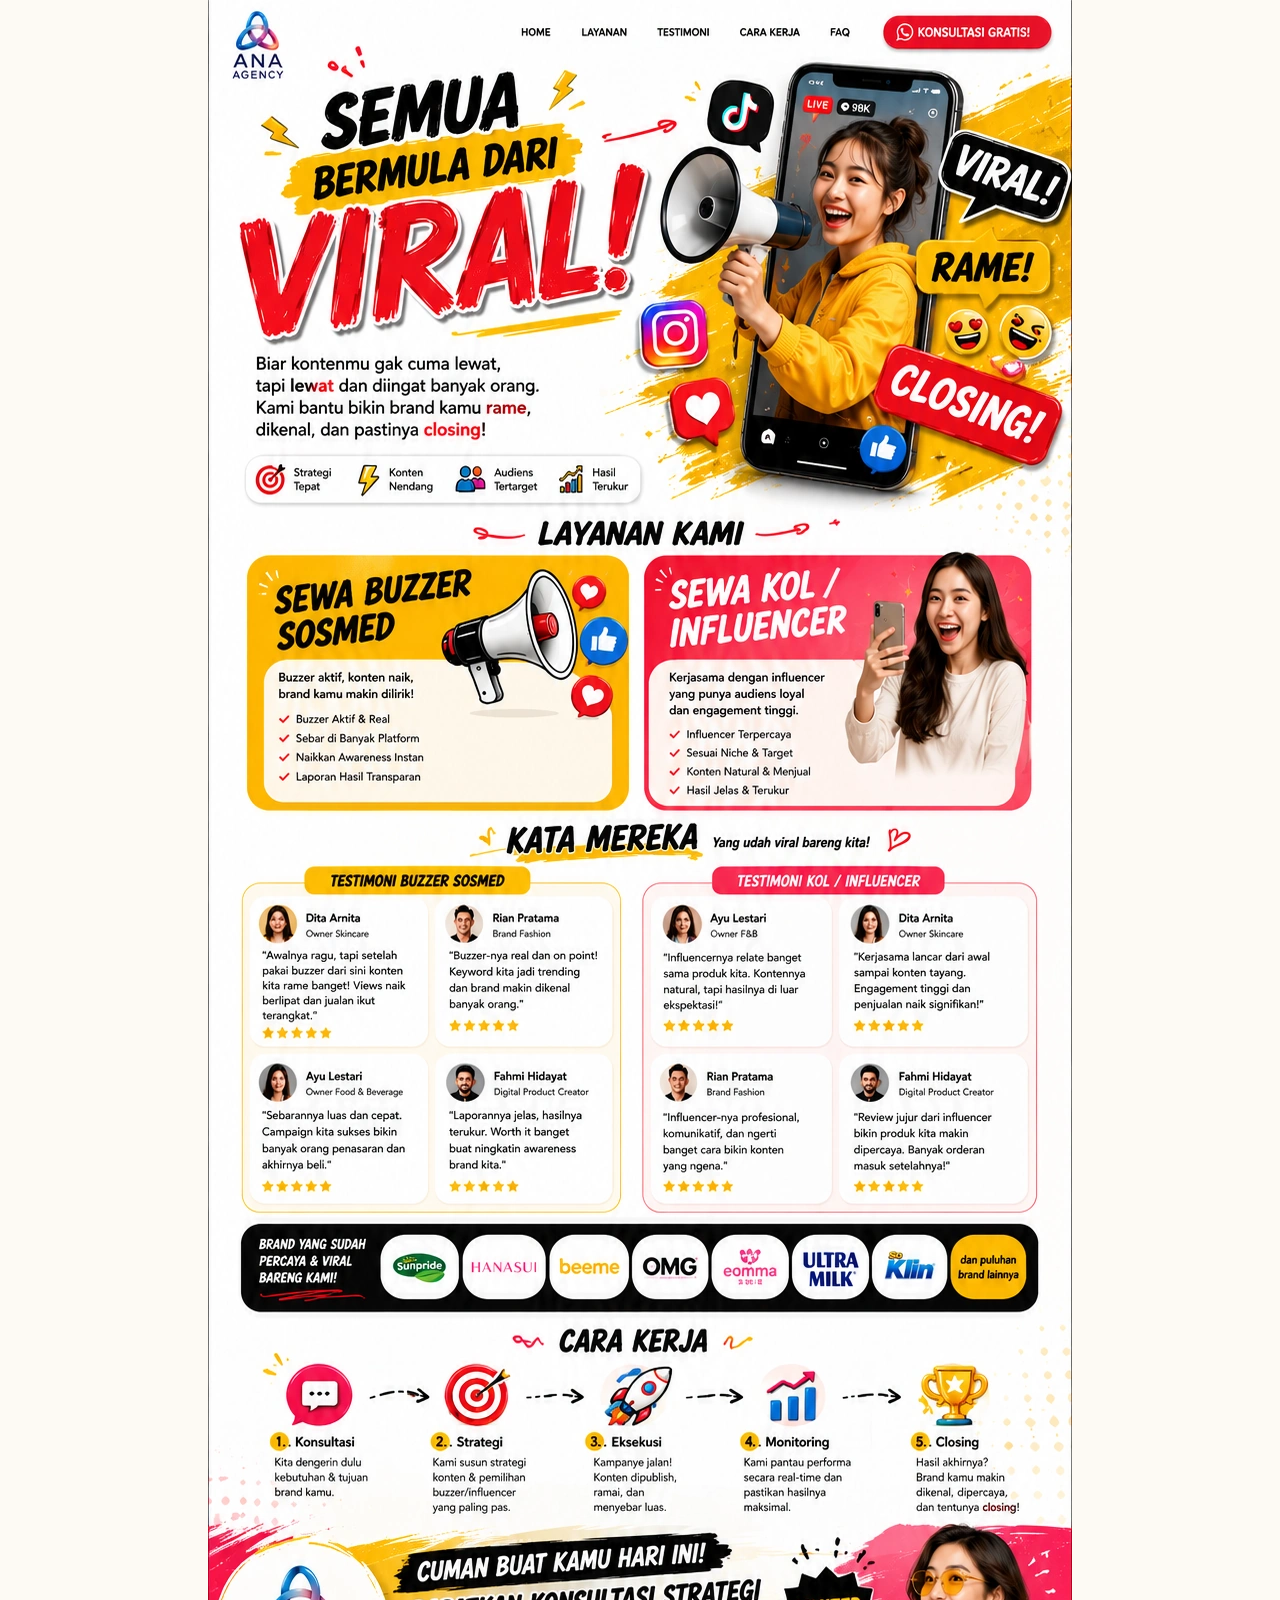
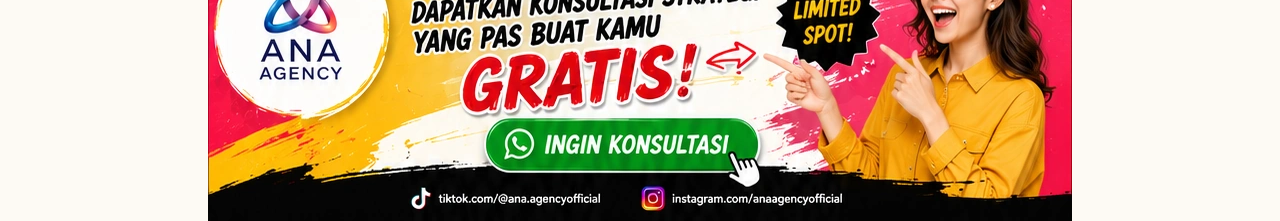
==== commit 43d6fc64: "Redesign website" ====
--- a/index.html
+++ b/index.html
@@ -1,109 +1 @@
-<!doctype html>
-<html lang="id">
-<head>
-<meta charset="utf-8">
-<meta name="viewport" content="width=device-width, initial-scale=1">
-<meta name="description" content="Strategi viral, buzzer sosmed, buzzer, KOL, ana agency, agency, brand, KOL dan influencer untuk bantu brand jadi rame dan closing.">
-<title>ANA AGENCY | VIRAL - RAME - CLOSING</title>
-<link rel="stylesheet" href="css/style.css">
-</head>
-<body>
-<main class="site">
-  <!-- DESKTOP: kept intact from the reference-exact build. -->
-  <div class="desktop-site">
-    <section class="visual-section header-section" id="home" aria-label="Header">
-      <img src="sections/00-header.png" alt="Header" width="864" height="65" fetchpriority="high">
-      <nav class="hotspots header-hotspots" aria-label="Navigasi utama">
-        <a class="hotspot home" href="#home" aria-label="Home"></a><a class="hotspot layanan" href="#layanan" aria-label="Layanan"></a><a class="hotspot testimoni" href="#testimoni" aria-label="Testimoni"></a><a class="hotspot cara-kerja" href="#cara-kerja" aria-label="Cara Kerja"></a><a class="hotspot faq" href="#faq" aria-label="FAQ"></a>
-        <a class="hotspot consult-top" href="#whatsapp" aria-label="Konsultasi gratis"></a>
-      </nav>
-    </section>
-    <section class="visual-section"><img src="sections/01-hero.png" alt="Semua bermula dari viral" width="864" height="435" fetchpriority="high"></section>
-    <section class="visual-section services-section" id="layanan" aria-label="Layanan"><img src="sections/02-services.png" alt="Layanan sewa buzzer sosmed dan sewa KOL influencer" width="864" height="320" loading="lazy"><div class="component-hotspots"><a class="service-link buzzer-link" href="#whatsapp" aria-label="Sewa buzzer sosmed"></a><a class="service-link kol-link" href="#whatsapp" aria-label="Sewa KOL influencer"></a></div></section>
-    <section class="visual-section" id="testimoni" aria-label="Testimoni"><img src="sections/03-testimonials-sharp.png" alt="Testimoni klien" width="1728" height="800" decoding="async"></section>
-    <section class="visual-section" aria-label="Brand yang sudah bekerja sama"><img src="sections/04-brands.png" alt="Sunpride, Hanasui, Beeme, OMG, Eomma, Ultra Milk, Soklin dan puluhan brand lainnya" width="864" height="70" loading="lazy"></section>
-    <section class="visual-section" id="cara-kerja" aria-label="Cara kerja"><img src="sections/05-workflow.png" alt="Cara kerja: konsultasi, strategi, eksekusi, monitoring, closing" width="864" height="220" loading="lazy"></section>
-    <section class="visual-section footer-section" id="whatsapp" aria-label="Konsultasi gratis dan footer"><img src="sections/06-footer.png" alt="Cuman buat kamu hari ini, dapatkan konsultasi strategi yang pas buat kamu gratis" width="864" height="311" loading="lazy"><div class="footer-hotspots"><a class="hotspot whatsapp" href="#whatsapp" aria-label="Ingin konsultasi via WhatsApp"></a><a class="hotspot tiktok" href="https://tiktok.com/@ana.agencyofficial" target="_blank" rel="noopener" aria-label="TikTok"></a><a class="hotspot instagram" href="https://www.instagram.com/anaagencyofficial" target="_blank" rel="noopener" aria-label="Instagram"></a></div></section>
-    <span id="faq" class="anchor-only" aria-hidden="true"></span>
-  </div>
-
-  <!-- MOBILE: normal responsive layout; every visual is still a replaceable asset. -->
-  <div class="mobile-site">
-    <header class="mobile-header" id="mobile-home">
-      <a class="mobile-logo" href="#mobile-home"><img src="logo-header.png" alt="ANA Agency"></a>
-      <a class="mobile-wa" href="#mobile-whatsapp">KONSULTASI GRATIS!</a>
-      <button class="hamburger" type="button" aria-expanded="false" aria-controls="mobile-nav"><span></span><span></span><span></span></button>
-      <nav id="mobile-nav" class="mobile-nav" aria-label="Navigasi mobile">
-        <a href="#mobile-home">HOME</a><a href="#mobile-layanan">LAYANAN</a><a href="#mobile-testimoni">TESTIMONI</a><a href="#mobile-cara">CARA KERJA</a><a href="#mobile-faq">FAQ</a><a class="nav-wa" href="#mobile-whatsapp">KONSULTASI GRATIS!</a>
-      </nav>
-    </header>
-
-    <section class="m-section m-hero"><img src="mobile-components/hero.png" alt="Semua bermula dari viral" fetchpriority="high"></section>
-
-    <section class="m-section m-services" id="mobile-layanan">
-      <img class="m-heading" src="mobile-components/heading-services.png" alt="Layanan kami">
-      <div class="m-service-list">
-        <a href="#mobile-whatsapp"><img src="mobile-components/service-buzzer.png" alt="Sewa buzzer sosmed"></a>
-        <a href="#mobile-whatsapp"><img src="mobile-components/service-kol.png" alt="Sewa KOL influencer"></a>
-      </div>
-    </section>
-
-    <section class="m-section m-testimonials" id="mobile-testimoni">
-      <img class="m-heading" src="mobile-components/heading-testimonials-fixed.png" alt="Kata mereka">
-      <div class="m-list">
-        <img src="mobile-components/01-dita-2x.png" alt="Testimoni Dita Arnita">
-        <img src="mobile-components/02-rian-2x.png" alt="Testimoni Rian Pratama">
-        <img src="mobile-components/03-ayu-2x.png" alt="Testimoni Ayu Lestari">
-        <img src="mobile-components/04-fahmi-2x.png" alt="Testimoni Fahmi Hidayat">
-        <img src="mobile-components/05-ayu-kol-2x.png" alt="Testimoni Ayu Lestari KOL">
-        <img src="mobile-components/06-dita-kol-2x.png" alt="Testimoni Dita Arnita KOL">
-        <img src="mobile-components/07-rian-kol-2x.png" alt="Testimoni Rian Pratama KOL">
-        <img src="mobile-components/08-fahmi-kol-2x.png" alt="Testimoni Fahmi Hidayat KOL">
-      </div>
-    </section>
-
-    <section class="m-section m-brands" aria-label="Brand yang sudah bekerja sama">
-      <div class="brand-copy">BRAND YANG SUDAH<br> PERCAYA &amp; VIRAL<br> BARENG KAMI!</div>
-      <div class="brand-grid">
-        <img src="mobile-components/brands/sunpride.png" alt="Sunpride">
-        <img src="mobile-components/brands/hanasui.png" alt="Hanasui">
-        <img src="mobile-components/brands/beeme-logo.jpg" alt="Beeme">
-        <img src="mobile-components/brands/omg.png" alt="OMG">
-        <img src="mobile-components/brands/eomma-logo.jpg" alt="Eomma">
-        <img src="mobile-components/brands/ultramilk-new.png" alt="Ultra Milk">
-        <img src="mobile-components/brands/soklin-new.png" alt="Soklin">
-      </div>
-    </section>
-
-    <section class="m-section m-workflow" id="mobile-cara">
-      <img class="m-heading workflow-heading" src="mobile-components/heading-workflow.png" alt="Cara kerja">
-      <div class="workflow-list">
-        <div class="workflow-item"><img src="mobile-components/workflow-1.png" alt="1. Konsultasi"></div>
-        <div class="workflow-arrow">↓</div>
-        <div class="workflow-item"><img src="mobile-components/workflow-2.png" alt="2. Strategi"></div>
-        <div class="workflow-arrow">↓</div>
-        <div class="workflow-item"><img src="mobile-components/workflow-3.png" alt="3. Eksekusi"></div>
-        <div class="workflow-arrow">↓</div>
-        <div class="workflow-item"><img src="mobile-components/workflow-4.png" alt="4. Monitoring"></div>
-        <div class="workflow-arrow">↓</div>
-        <div class="workflow-item"><img src="mobile-components/workflow-5.png" alt="5. Closing"></div>
-      </div>
-    </section>
-
-    <section class="m-section m-footer" id="mobile-whatsapp">
-      <div class="m-footer-offer-wrap">
-        <img class="m-footer-offer" src="mobile-components/footer-offer-mobile.png" alt="Cuman buat kamu hari ini, dapatkan konsultasi strategi yang pas buat kamu gratis">
-        <a class="m-footer-wa" href="#mobile-whatsapp" aria-label="Konsultasi via WhatsApp"></a>
-      </div>
-      <img class="m-footer-social" src="mobile-components/footer-social-mobile.png" alt="TikTok dan Instagram">
-      <div class="m-footer-social-hotspots">
-        <a href="https://tiktok.com/@ana.agencyofficial" target="_blank" rel="noopener" aria-label="TikTok"></a>
-        <a href="https://www.instagram.com/anaagencyofficial" target="_blank" rel="noopener" aria-label="Instagram"></a>
-      </div>
-    </section>
-    <span id="mobile-faq" class="anchor-only"></span>
-  </div>
-</main>
-<script src="js/main.js"></script>
-</body>
-</html>
+<!doctype html><html lang="id"><head><meta charset="utf-8"><meta name="viewport" content="width=device-width,initial-scale=1"><title>ANA Agency</title><meta name="description" content="ANA Agency, viral, rame, closing"><link rel="preload" as="image" href="assets/01-header-hero@2x.webp" type="image/webp"><link rel="stylesheet" href="styles.css"></head><body><main class="page"><section class="slice" id="home" aria-label="ANA Agency, semua bermula dari viral"><picture><source srcset="assets/01-header-hero.webp 1x, assets/01-header-hero@2x.webp 2x" type="image/webp"><img src="assets/01-header-hero@2x.png" width="864" height="527" alt="ANA Agency, semua bermula dari viral" fetchpriority="high"></picture></section><section class="slice" id="layanan" aria-label="Sewa buzzer sosial media serta KOL atau influencer"><picture><source srcset="assets/02-services.webp 1x, assets/02-services@2x.webp 2x" type="image/webp"><img src="assets/02-services@2x.png" width="864" height="277" alt="Sewa buzzer sosial media serta KOL atau influencer" loading="lazy" decoding="async"></picture></section><section class="slice" id="testimoni" aria-label="Testimoni klien ANA Agency"><picture><source srcset="assets/03-testimonials.webp 1x, assets/03-testimonials@2x.webp 2x" type="image/webp"><img src="assets/03-testimonials@2x.png" width="864" height="396" alt="Testimoni klien ANA Agency" loading="lazy" decoding="async"></picture></section><section class="slice" id="brand" aria-label="Brand yang sudah percaya kepada ANA Agency"><picture><source srcset="assets/04-brand-strip.webp 1x, assets/04-brand-strip@2x.webp 2x" type="image/webp"><img src="assets/04-brand-strip@2x.png" width="864" height="97" alt="Brand yang sudah percaya kepada ANA Agency" loading="lazy" decoding="async"></picture></section><section class="slice" id="cara-kerja" aria-label="Cara kerja ANA Agency"><picture><source srcset="assets/05-workflow.webp 1x, assets/05-workflow@2x.webp 2x" type="image/webp"><img src="assets/05-workflow@2x.png" width="864" height="217" alt="Cara kerja ANA Agency" loading="lazy" decoding="async"></picture></section><section class="slice" id="konsultasi" aria-label="Konsultasi strategi gratis"><picture><source srcset="assets/06-cta.webp 1x, assets/06-cta@2x.webp 2x" type="image/webp"><img src="assets/06-cta@2x.png" width="864" height="263" alt="Konsultasi strategi gratis" loading="lazy" decoding="async"></picture><a class="hotspot" href="#whatsapp" aria-label="Konsultasi melalui WhatsApp" style="left:31%;top:68%;width:38%;height:22%"></a></section><section class="slice" id="footer" aria-label="Media sosial ANA Agency"><picture><source srcset="assets/07-footer.webp 1x, assets/07-footer@2x.webp 2x" type="image/webp"><img src="assets/07-footer@2x.png" width="864" height="44" alt="Media sosial ANA Agency" loading="lazy" decoding="async"></picture><a class="hotspot" href="https://tiktok.com/@ana.agencyofficial" target="_blank" rel="noopener noreferrer" aria-label="TikTok ANA Agency" style="left:18%;top:0;width:31%;height:100%"></a><a class="hotspot" href="https://www.instagram.com/anaagencyofficial" target="_blank" rel="noopener noreferrer" aria-label="Instagram ANA Agency" style="left:49%;top:0;width:43%;height:100%"></a></section></main><script>const wa='https://wa.me/6285881770512?text='+encodeURIComponent('Halo, saya ingin konsultasi strategi untuk brand saya.');document.querySelectorAll('a[href="#whatsapp"],a[href="#mobile-whatsapp"]').forEach(a=>a.href=wa);</script></body></html>
--- a/styles.css
+++ b/styles.css
@@ -0,0 +1 @@
+:root{color-scheme:light;--max-width:864px;--bg:oklch(98.5% .008 85)}*{box-sizing:border-box}html{scroll-behavior:smooth;background:var(--bg)}body{margin:0;min-width:320px;background:var(--bg)}.page{width:min(100%,var(--max-width));margin:auto;overflow:clip}.slice{position:relative;line-height:0}.slice picture,.slice img{display:block;width:100%;height:auto}.slice img{image-rendering:auto}.hotspot{position:absolute;min-width:44px;min-height:44px;border-radius:999px}.hotspot:focus-visible{outline:3px solid oklch(62% .24 29);outline-offset:3px}@media(prefers-reduced-motion:reduce){html{scroll-behavior:auto}}
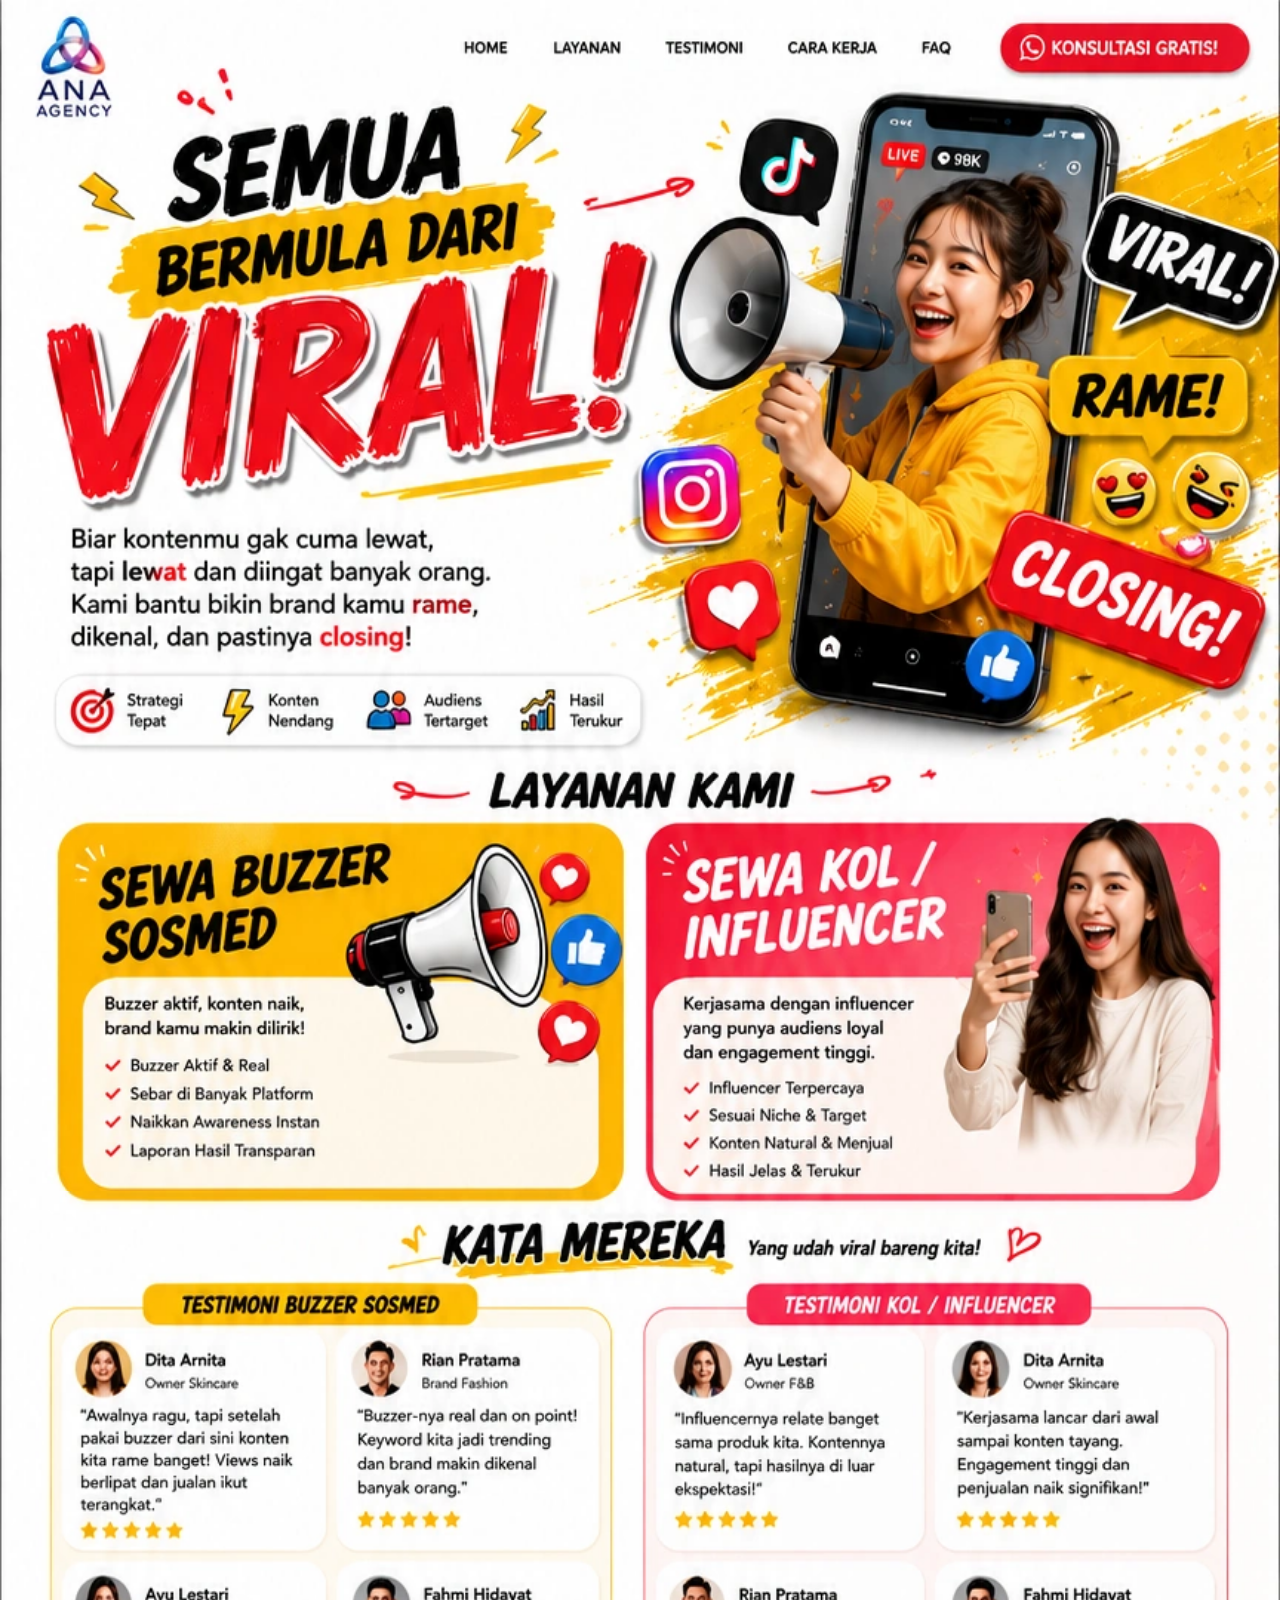
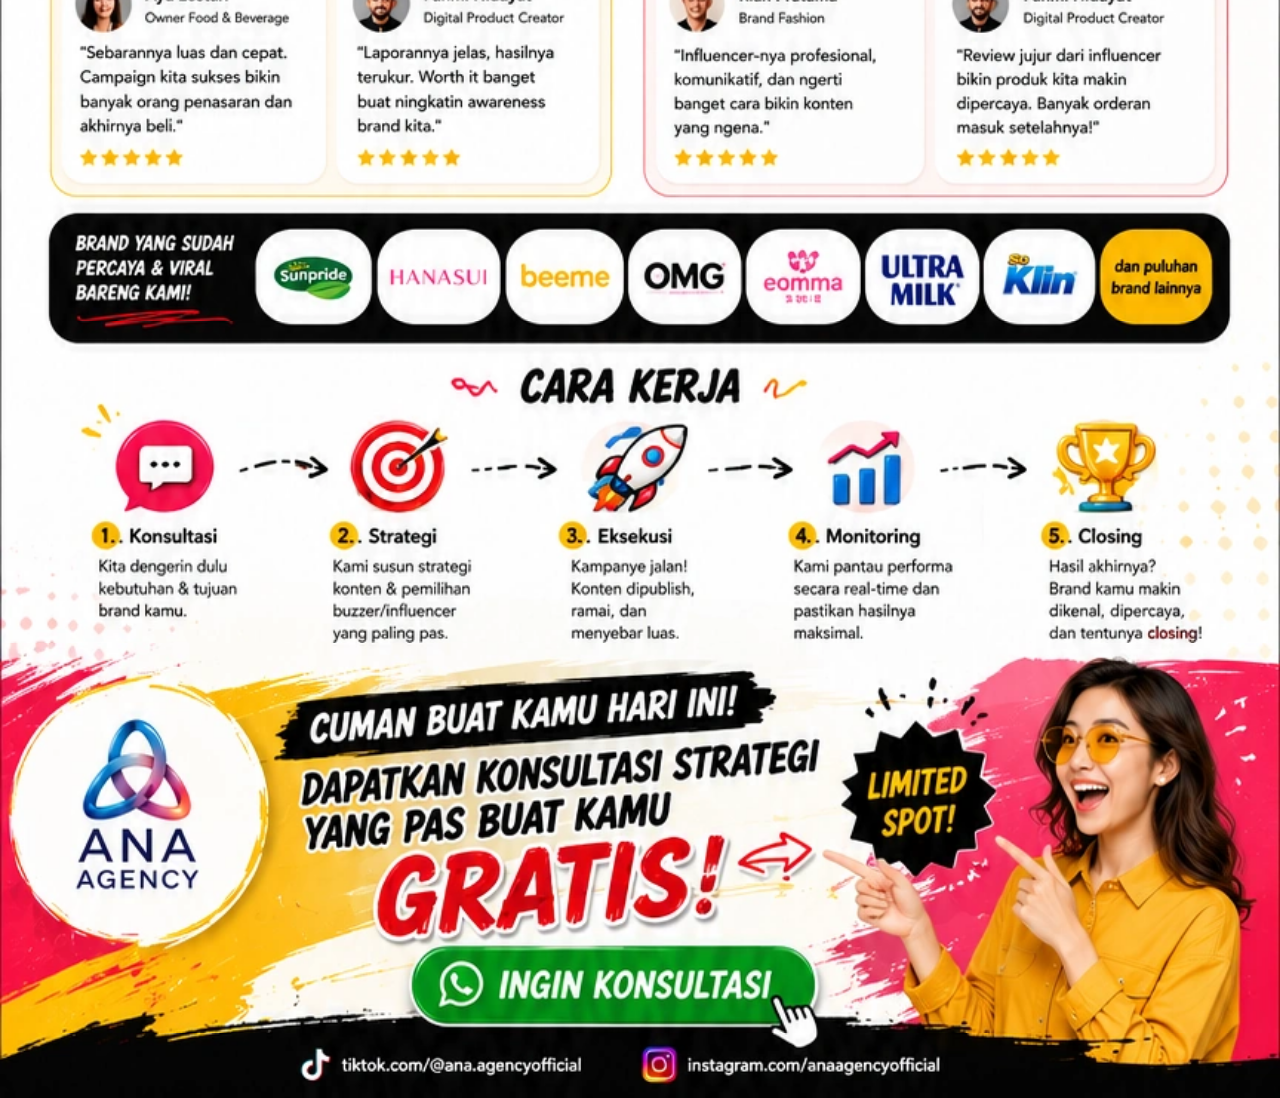
==== commit b09530aa: "Fix mobile layout" ====
--- a/index.html
+++ b/index.html
@@ -1 +1,362 @@
-<!doctype html><html lang="id"><head><meta charset="utf-8"><meta name="viewport" content="width=device-width,initial-scale=1"><title>ANA Agency</title><meta name="description" content="ANA Agency, viral, rame, closing"><link rel="preload" as="image" href="assets/01-header-hero@2x.webp" type="image/webp"><link rel="stylesheet" href="styles.css"></head><body><main class="page"><section class="slice" id="home" aria-label="ANA Agency, semua bermula dari viral"><picture><source srcset="assets/01-header-hero.webp 1x, assets/01-header-hero@2x.webp 2x" type="image/webp"><img src="assets/01-header-hero@2x.png" width="864" height="527" alt="ANA Agency, semua bermula dari viral" fetchpriority="high"></picture></section><section class="slice" id="layanan" aria-label="Sewa buzzer sosial media serta KOL atau influencer"><picture><source srcset="assets/02-services.webp 1x, assets/02-services@2x.webp 2x" type="image/webp"><img src="assets/02-services@2x.png" width="864" height="277" alt="Sewa buzzer sosial media serta KOL atau influencer" loading="lazy" decoding="async"></picture></section><section class="slice" id="testimoni" aria-label="Testimoni klien ANA Agency"><picture><source srcset="assets/03-testimonials.webp 1x, assets/03-testimonials@2x.webp 2x" type="image/webp"><img src="assets/03-testimonials@2x.png" width="864" height="396" alt="Testimoni klien ANA Agency" loading="lazy" decoding="async"></picture></section><section class="slice" id="brand" aria-label="Brand yang sudah percaya kepada ANA Agency"><picture><source srcset="assets/04-brand-strip.webp 1x, assets/04-brand-strip@2x.webp 2x" type="image/webp"><img src="assets/04-brand-strip@2x.png" width="864" height="97" alt="Brand yang sudah percaya kepada ANA Agency" loading="lazy" decoding="async"></picture></section><section class="slice" id="cara-kerja" aria-label="Cara kerja ANA Agency"><picture><source srcset="assets/05-workflow.webp 1x, assets/05-workflow@2x.webp 2x" type="image/webp"><img src="assets/05-workflow@2x.png" width="864" height="217" alt="Cara kerja ANA Agency" loading="lazy" decoding="async"></picture></section><section class="slice" id="konsultasi" aria-label="Konsultasi strategi gratis"><picture><source srcset="assets/06-cta.webp 1x, assets/06-cta@2x.webp 2x" type="image/webp"><img src="assets/06-cta@2x.png" width="864" height="263" alt="Konsultasi strategi gratis" loading="lazy" decoding="async"></picture><a class="hotspot" href="#whatsapp" aria-label="Konsultasi melalui WhatsApp" style="left:31%;top:68%;width:38%;height:22%"></a></section><section class="slice" id="footer" aria-label="Media sosial ANA Agency"><picture><source srcset="assets/07-footer.webp 1x, assets/07-footer@2x.webp 2x" type="image/webp"><img src="assets/07-footer@2x.png" width="864" height="44" alt="Media sosial ANA Agency" loading="lazy" decoding="async"></picture><a class="hotspot" href="https://tiktok.com/@ana.agencyofficial" target="_blank" rel="noopener noreferrer" aria-label="TikTok ANA Agency" style="left:18%;top:0;width:31%;height:100%"></a><a class="hotspot" href="https://www.instagram.com/anaagencyofficial" target="_blank" rel="noopener noreferrer" aria-label="Instagram ANA Agency" style="left:49%;top:0;width:43%;height:100%"></a></section></main><script>const wa='https://wa.me/6285881770512?text='+encodeURIComponent('Halo, saya ingin konsultasi strategi untuk brand saya.');document.querySelectorAll('a[href="#whatsapp"],a[href="#mobile-whatsapp"]').forEach(a=>a.href=wa);</script></body></html>+<!doctype html>
+<html lang="id">
+   <head>
+      <meta charset="utf-8" />
+      <meta name="viewport" content="width=device-width,initial-scale=1" />
+      <meta name="theme-color" content="#fffdf8" />
+      <title>ANA Agency | Viral, Rame, Closing</title>
+      <meta
+         name="description"
+         content="Layanan buzzer sosial media serta KOL dan influencer dari ANA Agency."
+      />
+      <link
+         rel="preload"
+         as="image"
+         href="assets/mobile-fixed/hero-visual.webp"
+         media="(max-width:640px)"
+      />
+      <link rel="stylesheet" href="styles.css" />
+      <link rel="stylesheet" href="mobile-fixed.css" />
+   </head>
+   <body>
+      <div class="site">
+         <div class="desktop">
+            <section class="slice" id="desktop-home">
+               <picture>
+                  <source
+                     srcset="
+                        assets/01-header-hero.webp    1x,
+                        assets/01-header-hero@2x.webp 2x
+                     "
+                     type="image/webp"
+                  />
+                  <img
+                     src="assets/01-header-hero@2x.png"
+                     width="864"
+                     alt="ANA Agency, semua bermula dari viral"
+                     fetchpriority="high"
+                     decoding="sync"
+                  />
+               </picture>
+            </section>
+            <section class="slice" id="desktop-layanan">
+               <picture>
+                  <source
+                     srcset="
+                        assets/02-services.webp    1x,
+                        assets/02-services@2x.webp 2x
+                     "
+                     type="image/webp"
+                  />
+                  <img
+                     src="assets/02-services@2x.png"
+                     width="864"
+                     alt="Layanan ANA Agency"
+                     loading="lazy"
+                     decoding="async"
+                  />
+               </picture>
+            </section>
+            <section class="slice" id="desktop-testimoni">
+               <picture>
+                  <source
+                     srcset="
+                        assets/03-testimonials.webp    1x,
+                        assets/03-testimonials@2x.webp 2x
+                     "
+                     type="image/webp"
+                  />
+                  <img
+                     src="assets/03-testimonials@2x.png"
+                     width="864"
+                     alt="Testimoni klien ANA Agency"
+                     loading="lazy"
+                     decoding="async"
+                  />
+               </picture>
+            </section>
+            <section class="slice" id="desktop-brand">
+               <picture>
+                  <source
+                     srcset="
+                        assets/04-brand-strip.webp    1x,
+                        assets/04-brand-strip@2x.webp 2x
+                     "
+                     type="image/webp"
+                  />
+                  <img
+                     src="assets/04-brand-strip@2x.png"
+                     width="864"
+                     alt="Brand klien ANA Agency"
+                     loading="lazy"
+                     decoding="async"
+                  />
+               </picture>
+            </section>
+            <section class="slice" id="desktop-cara-kerja">
+               <picture>
+                  <source
+                     srcset="
+                        assets/05-workflow.webp    1x,
+                        assets/05-workflow@2x.webp 2x
+                     "
+                     type="image/webp"
+                  />
+                  <img
+                     src="assets/05-workflow@2x.png"
+                     width="864"
+                     alt="Cara kerja ANA Agency"
+                     loading="lazy"
+                     decoding="async"
+                  />
+               </picture>
+            </section>
+            <section class="slice" id="desktop-konsultasi">
+               <picture>
+                  <source
+                     srcset="assets/06-cta.webp 1x, assets/06-cta@2x.webp 2x"
+                     type="image/webp"
+                  />
+                  <img
+                     src="assets/06-cta@2x.png"
+                     width="864"
+                     alt="Konsultasi gratis"
+                     loading="lazy"
+                     decoding="async"
+                  />
+               </picture>
+               <a
+                  class="hotspot"
+                  href="#whatsapp"
+                  aria-label="Konsultasi WhatsApp"
+                  style="left: 31%; top: 68%; width: 38%; height: 22%"
+               ></a>
+            </section>
+            <section class="slice" id="desktop-footer">
+               <picture>
+                  <source
+                     srcset="
+                        assets/07-footer.webp    1x,
+                        assets/07-footer@2x.webp 2x
+                     "
+                     type="image/webp"
+                  />
+                  <img
+                     src="assets/07-footer@2x.png"
+                     width="864"
+                     alt="Footer ANA Agency"
+                     loading="lazy"
+                     decoding="async"
+                  />
+               </picture>
+               <a
+                  class="hotspot"
+                  href="https://tiktok.com/@ana.agencyofficial"
+                  target="_blank"
+                  rel="noopener noreferrer"
+                  aria-label="TikTok"
+                  style="left: 18%; top: 0; width: 31%; height: 100%"
+               ></a
+               ><a
+                  class="hotspot"
+                  href="https://www.instagram.com/anaagencyofficial"
+                  target="_blank"
+                  rel="noopener noreferrer"
+                  aria-label="Instagram"
+                  style="left: 49%; top: 0; width: 43%; height: 100%"
+               ></a>
+            </section>
+         </div>
+      </div>
+      <div class="mobile">
+         <header class="m-header">
+            <a
+               href="#mobile-home"
+               class="m-logo-link"
+               aria-label="ANA Agency, home"
+               ><img
+                  class="m-logo"
+                  src="assets/mobile-fixed/logo.png"
+                  alt="ANA Agency"
+            /></a>
+            <button
+               class="m-menu"
+               type="button"
+               aria-expanded="false"
+               aria-controls="mobile-nav"
+               aria-label="Buka menu navigasi"
+            >
+               <span></span><span></span><span></span>
+            </button>
+            <span class="m-spacer"></span
+            ><a class="m-wa" href="#mobile-whatsapp">KONSULTASI GRATIS</a>
+            <nav class="m-nav" id="mobile-nav" aria-label="Navigasi mobile">
+               <a href="#mobile-home">HOME</a
+               ><a href="#mobile-layanan">LAYANAN</a
+               ><a href="#mobile-testimoni">TESTIMONI</a
+               ><a href="#mobile-cara-kerja">CARA KERJA</a>
+            </nav>
+         </header>
+         <main>
+            <section class="m-hero" id="mobile-home">
+               <div class="hero-visual-top">
+                  <picture
+                     ><source
+                        srcset="assets/mobile-fixed/hero-visual.webp"
+                        type="image/webp" />
+                     <img
+                        src="assets/mobile-fixed/hero-visual.png"
+                        alt="Konten viral bersama ANA Agency"
+                  /></picture>
+               </div>
+            </section>
+            <section class="m-section" id="mobile-layanan">
+               <picture
+                  ><source
+                     srcset="assets/mobile-fixed/services-title.webp"
+                     type="image/webp" />
+                  <img
+                     class="section-title"
+                     src="assets/mobile-fixed/services-title.png"
+                     alt="Layanan kami"
+               /></picture>
+               <div class="stack">
+                  <picture
+                     ><source
+                        srcset="assets/mobile-fixed/service-buzzer.webp"
+                        type="image/webp" />
+                     <img
+                        class="asset-card"
+                        src="assets/mobile-fixed/service-buzzer.png"
+                        alt="Sewa buzzer sosial media" /></picture
+                  ><picture
+                     ><source
+                        srcset="assets/mobile-fixed/service-kol.webp"
+                        type="image/webp" />
+                     <img
+                        class="asset-card kol-card"
+                        src="assets/mobile-fixed/service-kol.png"
+                        alt="Sewa KOL atau influencer"
+                  /></picture>
+               </div>
+            </section>
+            <section class="m-section testimonials" id="mobile-testimoni">
+               <picture
+                  ><source
+                     srcset="assets/mobile-fixed/testimonials-title.webp"
+                     type="image/webp" />
+                  <img
+                     class="section-title"
+                     src="assets/mobile-fixed/testimonials-title.png"
+                     alt="Kata mereka"
+               /></picture>
+               <div class="stack">
+                  <picture
+                     ><source
+                        srcset="assets/mobile-fixed/testimonial-buzzer.webp"
+                        type="image/webp" />
+                     <img
+                        class="testimonial-card"
+                        src="assets/mobile-fixed/testimonial-buzzer.png"
+                        alt="Testimoni buzzer sosial media" /></picture
+                  ><picture
+                     ><source
+                        srcset="assets/mobile-fixed/testimonial-kol.webp"
+                        type="image/webp" />
+                     <img
+                        class="testimonial-card"
+                        src="assets/mobile-fixed/testimonial-kol.png"
+                        alt="Testimoni KOL dan influencer"
+                  /></picture>
+               </div>
+            </section>
+            <section class="brands-wrap" aria-label="Brand klien">
+               <picture
+                  ><source
+                     srcset="assets/04-brand-strip@2x.webp"
+                     type="image/webp" />
+                  <img
+                     class="brands"
+                     src="assets/04-brand-strip@2x.png"
+                     alt="Brand yang sudah percaya kepada ANA Agency"
+               /></picture>
+            </section>
+            <section class="m-section workflow" id="mobile-cara-kerja">
+               <picture
+                  ><source
+                     srcset="assets/05-workflow@2x.webp"
+                     type="image/webp" />
+                  <img
+                     class="workflow-image"
+                     src="assets/05-workflow@2x.png"
+                     alt="Cara kerja ANA Agency"
+               /></picture>
+            </section>
+            <section class="m-cta" id="mobile-whatsapp">
+               <picture
+                  ><source
+                     srcset="assets/mobile-fixed/cta.webp"
+                     type="image/webp" />
+                  <img
+                     class="cta-image"
+                     src="assets/mobile-fixed/cta.png"
+                     alt="Konsultasi strategi gratis" /></picture
+               ><a
+                  class="cta-hit"
+                  href="#whatsapp"
+                  aria-label="Konsultasi melalui WhatsApp"
+               ></a>
+            </section>
+            <footer class="m-footer">
+               <picture
+                  ><source
+                     srcset="assets/mobile-fixed/footer.webp"
+                     type="image/webp" />
+                  <img
+                     class="footer-image"
+                     src="assets/mobile-fixed/footer.png"
+                     alt="TikTok dan Instagram ANA Agency" /></picture
+               ><a
+                  class="social tiktok"
+                  href="https://tiktok.com/@ana.agencyofficial"
+                  target="_blank"
+                  rel="noopener noreferrer"
+                  aria-label="TikTok"
+               ></a
+               ><a
+                  class="social instagram"
+                  href="https://www.instagram.com/anaagencyofficial"
+                  target="_blank"
+                  rel="noopener noreferrer"
+                  aria-label="Instagram"
+               ></a>
+            </footer>
+         </main>
+      </div>
+      <script>
+         const wa =
+            "https://wa.me/6285881770512?text=" +
+            encodeURIComponent(
+               "Halo, saya ingin konsultasi strategi untuk brand saya.",
+            );
+         document
+            .querySelectorAll('a[href="#whatsapp"], a[href="#mobile-whatsapp"]')
+            .forEach((a) => (a.href = wa));
+         const menu = document.querySelector(".m-menu");
+         const nav = document.querySelector(".m-nav");
+         if (menu && nav) {
+            menu.addEventListener("click", () => {
+               const open = menu.getAttribute("aria-expanded") === "true";
+               menu.setAttribute("aria-expanded", String(!open));
+               nav.classList.toggle("open", !open);
+            });
+            nav.querySelectorAll("a").forEach((a) =>
+               a.addEventListener("click", () => {
+                  menu.setAttribute("aria-expanded", "false");
+                  nav.classList.remove("open");
+               }),
+            );
+         }
+      </script>
+   </body>
+</html>
--- a/styles.css
+++ b/styles.css
@@ -1 +1,308 @@
-:root{color-scheme:light;--max-width:864px;--bg:oklch(98.5% .008 85)}*{box-sizing:border-box}html{scroll-behavior:smooth;background:var(--bg)}body{margin:0;min-width:320px;background:var(--bg)}.page{width:min(100%,var(--max-width));margin:auto;overflow:clip}.slice{position:relative;line-height:0}.slice picture,.slice img{display:block;width:100%;height:auto}.slice img{image-rendering:auto}.hotspot{position:absolute;min-width:44px;min-height:44px;border-radius:999px}.hotspot:focus-visible{outline:3px solid oklch(62% .24 29);outline-offset:3px}@media(prefers-reduced-motion:reduce){html{scroll-behavior:auto}}
+:root {
+  color-scheme: light;
+  --max: 864px;
+  --mobile: 640px;
+  --paper: oklch(99.2% 0.006 80);
+  --ink: oklch(20% 0.02 55);
+  --red: oklch(58% 0.24 28);
+  --yellow: oklch(82% 0.18 82);
+  --shadow: 0 12px 32px oklch(30% 0.03 55/0.12);
+}
+* {
+  box-sizing: border-box;
+}
+html {
+  scroll-behavior: smooth;
+  background: var(--paper);
+}
+body {
+  margin: 0;
+  min-width: 320px;
+  background: var(--paper);
+  color: var(--ink);
+  font-family: Arial, Helvetica, sans-serif;
+}
+.site {
+  margin: auto;
+  background: var(--paper);
+  overflow: clip;
+}
+img,
+picture {
+  display: block;
+}
+.desktop {
+  display: block;
+}
+.desktop .slice {
+  position: relative;
+  line-height: 0;
+}
+.desktop img {
+  width: 100%;
+  height: auto;
+}
+.hotspot {
+  position: absolute;
+  min-width: 44px;
+  min-height: 44px;
+  border-radius: 999px;
+}
+.mobile {
+  display: none;
+}
+
+.mobile {
+  display: none;
+}
+@media (max-width: 640px) {
+  .desktop {
+    display: none;
+  }
+  .mobile {
+    display: block;
+  }
+  .m-header {
+    position: sticky;
+    top: 0;
+    z-index: 50;
+    height: 70px;
+    display: flex;
+    align-items: center;
+    gap: 14px;
+    padding: 8px 14px;
+    background: oklch(99.2% 0.006 80);
+    box-shadow: 0 5px 22px oklch(30% 0.03 55/0.11);
+  }
+  .m-logo-link {
+    display: flex;
+    align-items: center;
+  }
+  .m-logo {
+    width: 54px;
+    height: 54px;
+    object-fit: contain;
+  }
+  .m-spacer {
+    flex: 1;
+  }
+  .m-wa {
+    display: inline-flex;
+    align-items: center;
+    justify-content: center;
+    min-height: 44px;
+    padding: 0 15px;
+    border-radius: 999px;
+    background: var(--red);
+    color: white;
+    text-decoration: none;
+    font-size: 12px;
+    font-weight: 900;
+    white-space: nowrap;
+    box-shadow: 0 7px 16px oklch(58% 0.24 28/0.24);
+  }
+  .m-menu {
+    order: 1;
+    width: 44px;
+    height: 44px;
+    display: flex;
+    flex-direction: column;
+    justify-content: center;
+    gap: 5px;
+    padding: 9px;
+    border: 0;
+    background: transparent;
+    cursor: pointer;
+  }
+  .m-menu span {
+    display: block;
+    height: 3px;
+    border-radius: 3px;
+    background: var(--ink);
+    transition: transform 0.25s cubic-bezier(0.16, 1, 0.3, 1), opacity 0.2s;
+  }
+  .m-section.workflow {
+    padding-top: 0px;
+  }
+  
+  .m-nav {
+    position: absolute;
+    top: 70px;
+    left: 0;
+    right: 0;
+    display: grid;
+    max-height: 0;
+    overflow: hidden;
+    background: oklch(99.2% 0.006 80);
+    box-shadow: 0 16px 26px oklch(30% 0.03 55/0.14);
+    transition: max-height 0.3s cubic-bezier(0.16, 1, 0.3, 1);
+  }
+  .m-nav a {
+    padding: 17px 22px;
+    color: var(--ink);
+    text-decoration: none;
+    font-weight: 800;
+    font-size: 14px;
+    border-bottom: 1px solid oklch(87% 0.015 75);
+  }
+  .m-nav.open {
+    max-height: 330px;
+  }
+  .m-menu[aria-expanded="true"] span:nth-child(1) {
+    transform: translateY(8px) rotate(45deg);
+  }
+  .m-menu[aria-expanded="true"] span:nth-child(2) {
+    opacity: 0;
+  }
+  .m-menu[aria-expanded="true"] span:nth-child(3) {
+    transform: translateY(-8px) rotate(-45deg);
+  }
+  .m-hero {
+    padding: 0 0 20px;
+    background: oklch(99.2% 0.006 80);
+  }
+  .hero-visual-top {
+    overflow: hidden;
+    background: oklch(99.2% 0.006 80);
+  }
+  .hero-visual-top img {
+    display: block;
+    width: 100%;
+    height: auto;
+  }
+  .hero-copy-bottom {
+    padding: 18px 14px 0;
+  }
+  .hero-copy-bottom img {
+    display: block;
+    width: 100%;
+    height: auto;
+  }
+  .m-section {
+    padding: 26px 14px 0;
+  }
+  .section-title {
+    display: block;
+    width: min(84%, 420px);
+    height: auto;
+    margin: 0 auto 14px;
+  }
+  .stack {
+    display: grid;
+    gap: 14px;
+  }
+  .asset-card,
+  .testimonial-card {
+    display: block;
+    width: 100%;
+    height: auto;
+    border-radius: 18px;
+    padding-right: 14px;
+    box-shadow: 0 10px 28px oklch(30% 0.03 55/0.1);
+  }
+  .kol-card {
+    padding-left: 10px;
+  }
+  .testimonials {
+    padding-top: 32px;
+  }
+  .brands-wrap {
+    margin-top: 28px;
+    padding: 14px 0;
+    background: oklch(17% 0.01 65);
+    overflow: hidden;
+  }
+  .brands {
+    display: block;
+    width: 100%;
+    height: auto;
+  }
+  .workflow {
+    padding-top: 30px;
+  }
+  .steps {
+    display: grid;
+    grid-template-columns: 1fr 1fr;
+    gap: 12px;
+  }
+  .step {
+    display: block;
+    width: 100%;
+    height: auto;
+    border-radius: 16px;
+    box-shadow: 0 8px 22px oklch(30% 0.03 55/0.08);
+  }
+  .step:last-child {
+    grid-column: 1/-1;
+    width: 56%;
+    justify-self: center;
+  }
+  .m-cta {
+    position: relative;
+    margin-top: 28px;
+  }
+  .cta-image {
+    display: block;
+    width: 100%;
+    height: auto;
+  }
+  .cta-hit {
+    position: absolute;
+    left: 27%;
+    top: 67%;
+    width: 46%;
+    height: 25%;
+    min-height: 44px;
+  }
+  .m-footer {
+    position: relative;
+  }
+  .footer-image {
+    display: block;
+    width: 100%;
+    height: auto;
+  }
+  .social {
+    position: absolute;
+    top: 0;
+    height: 100%;
+    min-width: 44px;
+  }
+  .social.tiktok {
+    left: 17%;
+    width: 32%;
+  }
+  .social.instagram {
+    left: 49%;
+    width: 45%;
+  }
+  .m-menu:focus-visible,
+  .m-wa:focus-visible,
+  .m-nav a:focus-visible,
+  .cta-hit:focus-visible,
+  .social:focus-visible {
+    outline: 3px solid var(--yellow);
+    outline-offset: 3px;
+  }
+}
+@media (max-width: 370px) {
+  .m-wa {
+    font-size: 11px;
+    padding-inline: 11px;
+  }
+  .m-header {
+    gap: 8px;
+  }
+  .m-logo {
+    width: 50px;
+    height: 50px;
+  }
+}
+@media (prefers-reduced-motion: reduce) {
+  * {
+    transition-duration: 0.01ms !important;
+  }
+  html {
+    scroll-behavior: auto;
+  }
+}
--- a/mobile-fixed.css
+++ b/mobile-fixed.css
@@ -0,0 +1,4 @@
+@media(max-width:640px){.desktop{display:none}.mobile{display:block}.m-header{position:sticky;top:0;z-index:50;height:70px;display:flex;align-items:center;gap:12px;padding:8px 14px;background:#fffdf8;box-shadow:0 4px 18px rgba(35,20,0,.12)}.m-logo{width:54px;height:54px;object-fit:contain}.m-menu{width:44px;height:44px;border:0;background:none;display:flex;flex-direction:column;justify-content:center;gap:5px;padding:9px}.m-menu span{height:3px;background:#181818;border-radius:99px}.m-spacer{flex:1}.m-wa{display:flex;align-items:center;justify-content:center;min-height:44px;padding:0 14px;border-radius:999px;background:#ed1235;color:#fff;text-decoration:none;font-size:11px;font-weight:900;white-space:nowrap}.m-nav{position:absolute;top:70px;left:0;right:0;display:grid;max-height:0;overflow:hidden;background:#fffdf8;box-shadow:0 14px 24px rgba(35,20,0,.14);transition:max-height .28s ease-out}.m-nav.open{max-height:330px}.m-nav a{padding:16px 22px;border-bottom:1px solid #e8e2d8;color:#181818;text-decoration:none;font-weight:800}.m-hero{background:#fffdf8}.hero-image img,.hero-copy img,.section-title,.asset-card,.testimonial-card,.brands,.step,.cta-image,.footer-image{display:block;width:100%;height:auto}.hero-copy{padding:18px 14px 14px}.m-section{padding:22px 14px 0}.section-title{margin-bottom:12px}.stack{display:grid;gap:14px}.asset-card,.testimonial-card{border-radius:18px;box-shadow:0 8px 22px rgba(35,20,0,.1)}.testimonials{padding-top:28px}.brands-wrap{padding:12px 0;margin-top:26px;background:#171717;overflow:hidden}.workflow{padding-top:26px}.steps{display:grid;grid-template-columns:1fr 1fr;gap:12px}.step{border-radius:16px;box-shadow:0 7px 18px rgba(35,20,0,.08)}.step-5{grid-column:1/-1;width:54%;justify-self:center}.m-cta{position:relative;margin-top:26px}.cta-hit{position:absolute;left:27%;top:67%;width:46%;height:25%;min-height:44px}.m-footer{position:relative}.social{position:absolute;top:0;height:100%;min-width:44px}.social.tiktok{left:17%;width:32%}.social.instagram{left:49%;width:45%}.m-menu:focus-visible,.m-wa:focus-visible,.m-nav a:focus-visible,.cta-hit:focus-visible,.social:focus-visible{outline:3px solid #ffbd00;outline-offset:3px}}
+@media(min-width:641px){.mobile{display:none}}
+
+@media(max-width:640px){.brands-wrap{padding:0;margin-top:24px;background:#171717}.brands{width:100%;height:auto}.workflow-image{display:block;width:100%;height:auto;margin:0}.workflow{padding:20px 0 0}.steps{display:none}}
